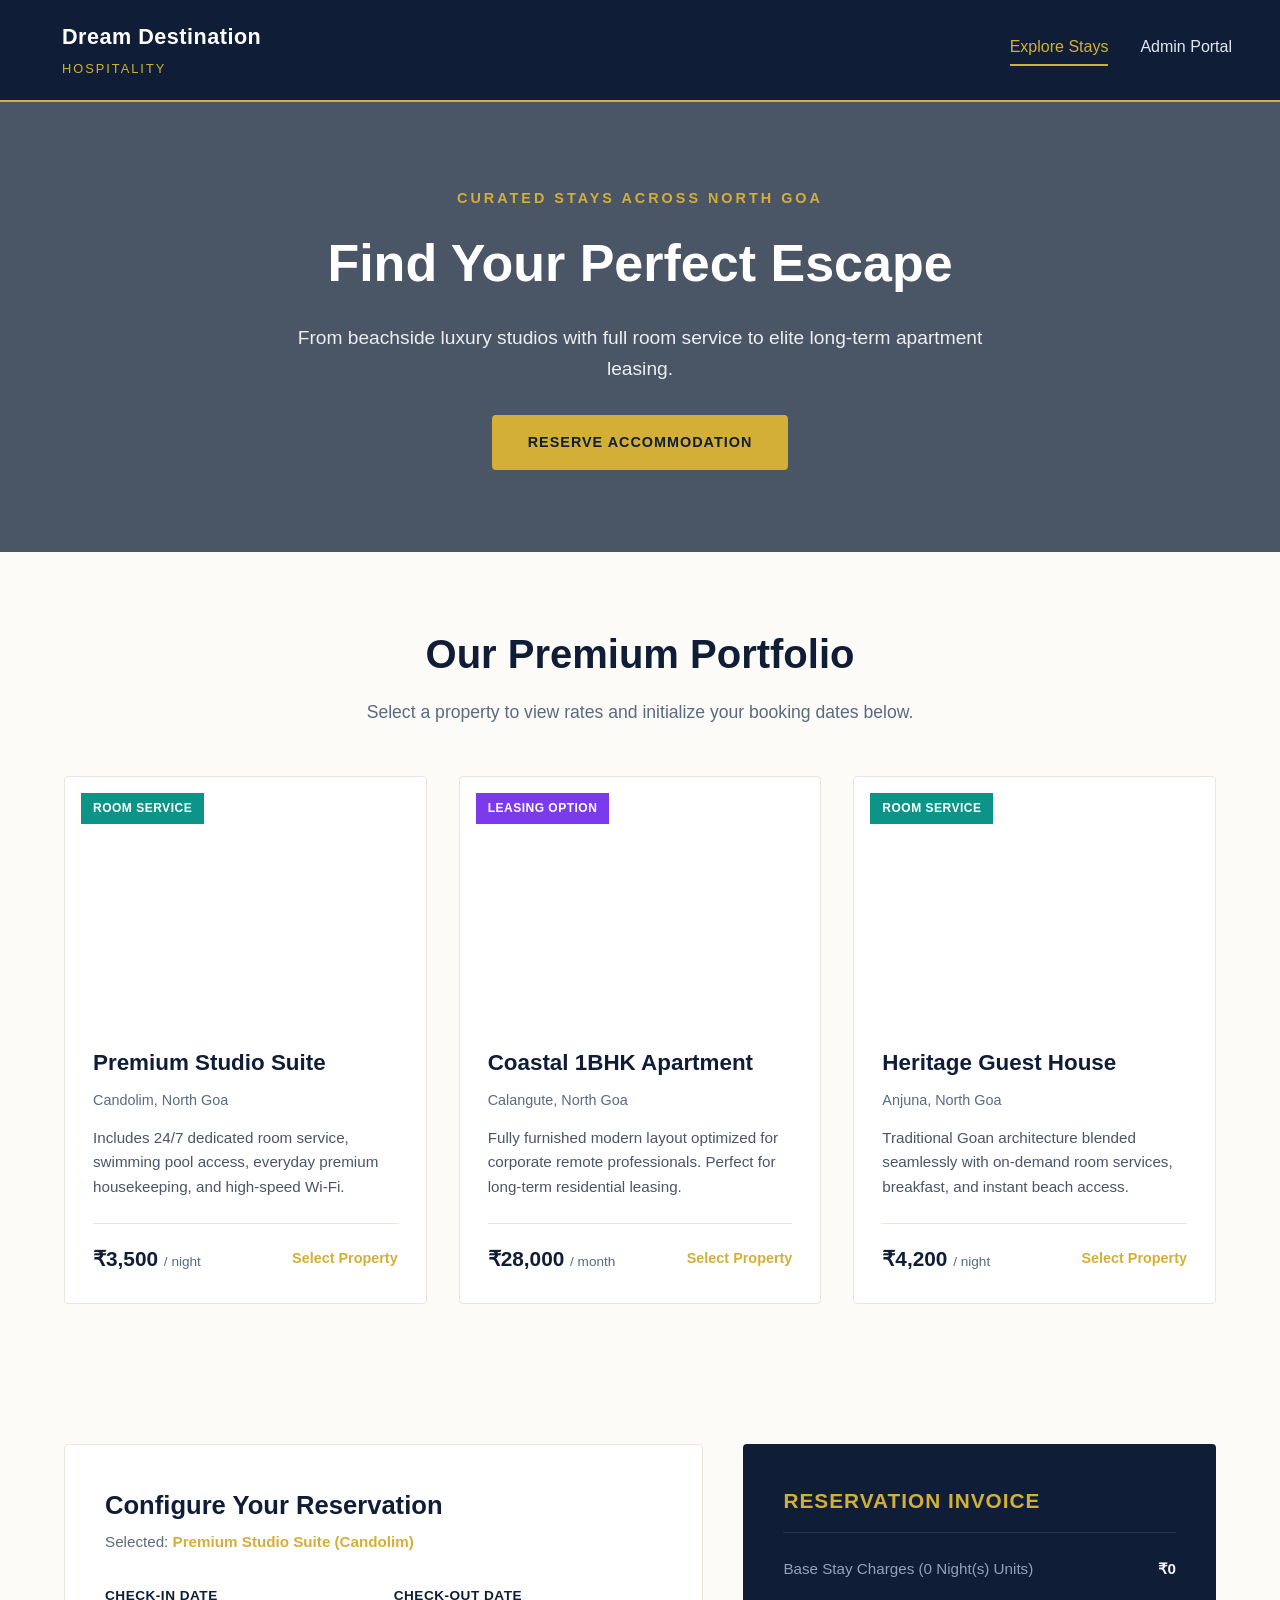
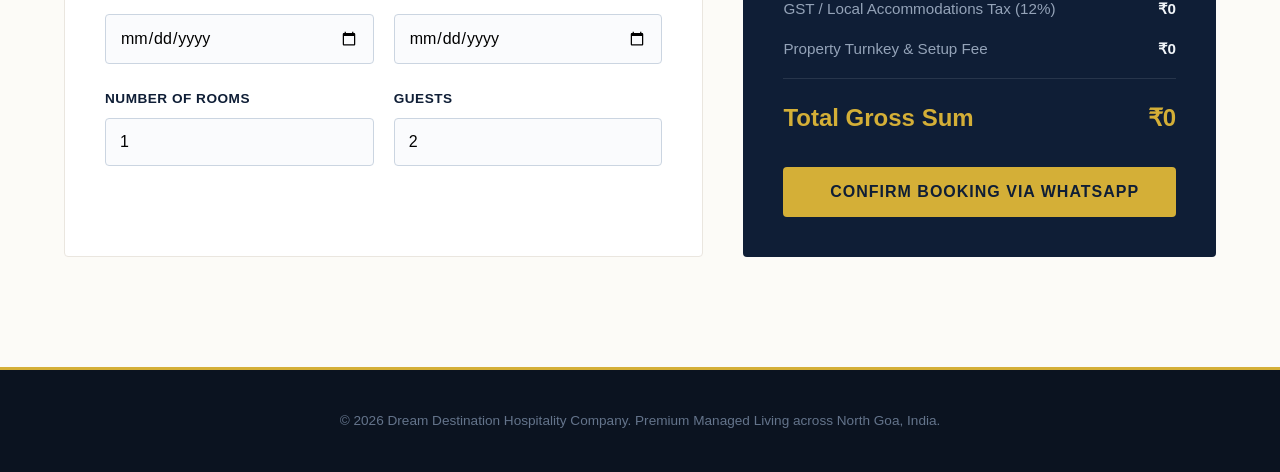
==== index.html @ eb25bb5d "Add files via upload" ====
<!DOCTYPE html>
<html lang="en">
<head>
    <meta charset="UTF-8">
    <meta name="viewport" content="width=device-width, initial-scale=1.0">
    <title>Dream Destination Hospitality | Premium North Goa Accommodation</title>
    <link rel="stylesheet" href="style.css">
    <link rel="stylesheet" href="https://cloudflare.com">
</head>
<body>

    <!-- Luxury Navigation Header -->
    <header>
        <div class="logo">
            <i class="fa-solid fa-hotel"></i>
            <div>
                <h1>Dream Destination</h1>
                <span class="sub-logo">Hospitality</span>
            </div>
        </div>
        <nav>
            <a href="index.html" class="active">Explore Stays</a>
            <a href="admin.html"><i class="fa-solid fa-user-shield"></i> Admin Portal</a>
        </nav>
    </header>

    <!-- Premium Hero Section -->
    <section class="hero">
        <div class="hero-overlay"></div>
        <div class="hero-content">
            <span class="hero-tagline">Curated Stays across North Goa</span>
            <h2>Find Your Perfect Escape</h2>
            <p>From beachside luxury studios with full room service to elite long-term apartment leasing.</p>
            <a href="#booking-section" class="btn-primary">Reserve Accommodation</a>
        </div>
    </section>

    <main class="container">
        
        <!-- Live Property Catalog List -->
        <section id="properties-section" class="section">
            <div class="section-header">
                <h2>Our Premium Portfolio</h2>
                <p>Select a property to view rates and initialize your booking dates below.</p>
            </div>

            <div class="property-showcase-grid">
                <!-- Property Card 1 -->
                <div class="showcase-card" onclick="selectProperty('Premium Studio Suite (Candolim)', 3500, 'short')">
                    <div class="card-img" style="background-image: url('https://unsplash.com');">
                        <span class="card-badge service">Room Service</span>
                    </div>
                    <div class="card-details">
                        <h3>Premium Studio Suite</h3>
                        <p class="loc"><i class="fa-solid fa-location-dot"></i> Candolim, North Goa</p>
                        <p class="desc">Includes 24/7 dedicated room service, swimming pool access, everyday premium housekeeping, and high-speed Wi-Fi.</p>
                        <div class="card-pricing">
                            <span class="amt">₹3,500 <small>/ night</small></span>
                            <span class="select-action">Select Property <i class="fa-solid fa-arrow-right"></i></span>
                        </div>
                    </div>
                </div>

                <!-- Property Card 2 -->
                <div class="showcase-card" onclick="selectProperty('Coastal 1BHK Apartment (Calangute)', 28000, 'long')">
                    <div class="card-img" style="background-image: url('https://unsplash.com');">
                        <span class="card-badge lease">Leasing Option</span>
                    </div>
                    <div class="card-details">
                        <h3>Coastal 1BHK Apartment</h3>
                        <p class="loc"><i class="fa-solid fa-location-dot"></i> Calangute, North Goa</p>
                        <p class="desc">Fully furnished modern layout optimized for corporate remote professionals. Perfect for long-term residential leasing.</p>
                        <div class="card-pricing">
                            <span class="amt">₹28,000 <small>/ month</small></span>
                            <span class="select-action">Select Property <i class="fa-solid fa-arrow-right"></i></span>
                        </div>
                    </div>
                </div>

                <!-- Property Card 3 -->
                <div class="showcase-card" onclick="selectProperty('Heritage Guest House (Anjuna)', 4200, 'short')">
                    <div class="card-img" style="background-image: url('https://unsplash.com');">
                        <span class="card-badge service">Room Service</span>
                    </div>
                    <div class="card-details">
                        <h3>Heritage Guest House</h3>
                        <p class="loc"><i class="fa-solid fa-location-dot"></i> Anjuna, North Goa</p>
                        <p class="desc">Traditional Goan architecture blended seamlessly with on-demand room services, breakfast, and instant beach access.</p>
                        <div class="card-pricing">
                            <span class="amt">₹4,200 <small>/ night</small></span>
                            <span class="select-action">Select Property <i class="fa-solid fa-arrow-right"></i></span>
                        </div>
                    </div>
                </div>
            </div>
        </section>

        <!-- Full Calendar Booking Engine -->
        <section id="booking-section" class="section">
            <div class="booking-container-layout">
                <!-- Inputs and Dates -->
                <div class="booking-form-box">
                    <h3>Configure Your Reservation</h3>
                    <p class="selected-property-indicator">Selected: <strong id="activePropertyName">Premium Studio Suite (Candolim)</strong></p>
                    
                    <div class="calendar-inputs-row">
                        <div class="form-group">
                            <label for="checkInDate"><i class="fa-solid fa-calendar-plus"></i> Check-In Date</label>
                            <input type="date" id="checkInDate">
                        </div>
                        <div class="form-group">
                            <label for="checkOutDate"><i class="fa-solid fa-calendar-minus"></i> Check-Out Date</label>
                            <input type="date" id="checkOutDate">
                        </div>
                    </div>

                    <div class="calendar-inputs-row">
                        <div class="form-group">
                            <label for="roomsCount"><i class="fa-solid fa-door-open"></i> Number of Rooms</label>
                            <input type="number" id="roomsCount" value="1" min="1" max="10">
                        </div>
                        <div class="form-group">
                            <label for="guestsCount"><i class="fa-solid fa-users"></i> Guests</label>
                            <input type="number" id="guestsCount" value="2" min="1">
                        </div>
                    </div>
                </div>

                <!-- Direct Itemized Receipt -->
                <div class="booking-receipt-box">
                    <h4>Reservation Invoice</h4>
                    <div class="receipt-list">
                        <div class="receipt-item">
                            <span>Base Stay Charges (<span id="calculatedDays">0</span> Units)</span>
                            <strong id="receiptBase">₹0</strong>
                        </div>
                        <div class="receipt-item">
                            <span>GST / Local Accommodations Tax (12%)</span>
                            <strong id="receiptTax">₹0</strong>
                        </div>
                        <div class="receipt-item">
                            <span>Property Turnkey & Setup Fee</span>
                            <strong id="receiptService">₹0</strong>
                        </div>
                        <div class="receipt-total-row">
                            <span>Total Gross Sum</span>
                            <strong id="receiptTotal">₹0</strong>
                        </div>
                    </div>
                    <button class="btn-whatsapp-booking" onclick="sendWhatsAppBookingData()">
                        <i class="fa-brands fa-whatsapp"></i> Confirm Booking via WhatsApp
                    </button>
                </div>
            </div>
        </section>

    </main>

    <footer>
        <p>&copy; 2026 Dream Destination Hospitality Company. Premium Managed Living across North Goa, India.</p>
    </footer>

    <script src="script.js"></script>
</body>
</html>
---- style.css ----
/* --- High-End Hospitality Branding variables --- */
:root {
    --luxury-sapphire: #0F1E36;   /* Deep Blue base styling */
    --champagne-gold: #D4AF37;   /* Classic Gold accents */
    --champagne-hover: #AA8413;
    --ivory-white: #FCFBF7;       /* Off white high-end ambient glow */
    --text-primary: #1C2430;
    --text-muted: #5A6A80;
    --card-surface: #FFFFFF;
    --border-soft: #EAE6DF;
}

* {
    margin: 0;
    padding: 0;
    box-sizing: border-box;
    font-family: 'Playfair Display', -apple-system, BlinkMacSystemFont, "Segoe UI", Roboto, sans-serif;
}

body {
    background-color: var(--ivory-white);
    color: var(--text-primary);
    line-height: 1.6;
}

.container {
    max-width: 1200px;
    margin: 0 auto;
    padding: 0 24px;
}

.section {
    padding: 70px 0 30px;
}

.section-header {
    text-align: center;
    margin-bottom: 50px;
}

.section-header h2 {
    font-size: 2.5rem;
    color: var(--luxury-sapphire);
    font-weight: 700;
    margin-bottom: 12px;
}

.section-header p {
    color: var(--text-muted);
    font-size: 1.1rem;
}

/* --- Premium Navigation --- */
header {
    background-color: var(--luxury-sapphire);
    color: white;
    display: flex;
    justify-content: space-between;
    align-items: center;
    padding: 20px 48px;
    position: sticky;
    top: 0; z-index: 1000;
    border-bottom: 2px solid var(--champagne-gold);
}

header .logo {
    display: flex;
    align-items: center;
    gap: 14px;
}

header .logo i {
    font-size: 2rem;
    color: var(--champagne-gold);
}

header .logo h1 {
    font-size: 1.35rem;
    font-weight: 700;
    letter-spacing: 0.5px;
    margin: 0;
}

header .logo .sub-logo {
    font-size: 0.8rem;
    text-transform: uppercase;
    color: var(--champagne-gold);
    letter-spacing: 2px;
}

header nav { display: flex; gap: 32px; }
header nav a {
    color: #E2E8F0; text-decoration: none; font-weight: 500; font-size: 1rem;
    padding-bottom: 4px; transition: all 0.2s ease;
}
header nav a:hover, header nav a.active {
    color: var(--champagne-gold);
    border-bottom: 2px solid var(--champagne-gold);
}

/* --- Luxury Showcase Banner --- */
.hero {
    position: relative;
    height: 50vh;
    background: url('https://unsplash.com') center center/cover no-repeat;
    display: flex; align-items: center; justify-content: center; text-align: center; color: white;
}
.hero-overlay {
    position: absolute; top: 0; left: 0; width: 100%; height: 100%; background: rgba(15, 30, 54, 0.75);
}
.hero-content { position: relative; z-index: 2; max-width: 800px; padding: 0 24px; }
.hero-tagline { color: var(--champagne-gold); font-size: 0.9rem; text-transform: uppercase; letter-spacing: 3px; font-weight: 700; }
.hero h2 { font-size: 3.25rem; margin: 12px 0 18px; font-weight: 700; }
.hero p { font-size: 1.2rem; opacity: 0.9; margin-bottom: 30px; }

.btn-primary {
    display: inline-block; background-color: var(--champagne-gold); color: var(--luxury-sapphire);
    padding: 16px 36px; font-weight: 700; text-decoration: none; text-transform: uppercase;
    font-size: 0.9rem; letter-spacing: 1px; border-radius: 4px; transition: all 0.2s ease;
}
.btn-primary:hover { background-color: var(--champagne-hover); transform: translateY(-1px); }

/* --- Property Portfolio Cards --- */
.property-showcase-grid {
    display: grid; grid-template-columns: repeat(auto-fit, minmax(340px, 1fr)); gap: 32px;
}
.showcase-card {
    background-color: var(--card-surface); border-radius: 4px; overflow: hidden;
    border: 1px solid var(--border-soft); cursor: pointer; transition: all 0.3s ease;
}
.showcase-card:hover {
    transform: translateY(-4px); box-shadow: 0 16px 30px rgba(15,30,54,0.06);
    border-color: var(--champagne-gold);
}
.card-img { height: 240px; background-size: cover; background-position: center; position: relative; }
.card-badge { position: absolute; top: 16px; left: 16px; color: white; font-size: 0.75rem; font-weight: 700; padding: 6px 12px; text-transform: uppercase; letter-spacing: 0.5px; }
.card-badge.service { background-color: #0d9488; }
.card-badge.lease { background-color: #7c3aed; }

.card-details { padding: 28px; }
.card-details h3 { font-size: 1.4rem; color: var(--luxury-sapphire); margin-bottom: 8px; }
.card-details .loc { color: var(--text-muted); font-size: 0.9rem; margin-bottom: 14px; }
.card-details .desc { color: #4A5568; font-size: 0.95rem; margin-bottom: 24px; min-height: 72px; }
.card-pricing { display: flex; justify-content: space-between; align-items: center; border-top: 1px solid var(--border-soft); padding-top: 18px; }
.card-pricing .amt { font-size: 1.3rem; font-weight: 700; color: var(--luxury-sapphire); }
.card-pricing .amt small { font-weight: 400; font-size: 0.85rem; color: var(--text-muted); }
.card-pricing .select-action { font-size: 0.9rem; font-weight: 700; color: var(--champagne-gold); }

/* --- Full Calendar Booking Engine Layout --- */
.booking-container-layout {
    display: grid; grid-template-columns: 1.15fr 0.85fr; gap: 40px; margin-top: 40px;
}
@media (max-width: 900px) { .booking-container-layout { grid-template-columns: 1fr; } }

.booking-form-box { background-color: var(--card-surface); padding: 40px; border-radius: 4px; border: 1px solid var(--border-soft); }
.booking-form-box h3 { font-size: 1.6rem; color: var(--luxury-sapphire); margin-bottom: 4px; }
.selected-property-indicator { color: var(--text-muted); font-size: 0.95rem; margin-bottom: 30px; }
.selected-property-indicator strong { color: var(--champagne-gold); }

.calendar-inputs-row { display: grid; grid-template-columns: 1fr 1fr; gap: 20px; }
.form-group { margin-bottom: 24px; }
.form-group label { display: block; font-weight: 700; font-size: 0.85rem; text-transform: uppercase; color: var(--luxury-sapphire); margin-bottom: 8px; letter-spacing: 0.5px; }
.form-group input { width: 100%; padding: 14px; border: 1px solid #CBD5E1; border-radius: 4px; font-size: 1rem; outline: none; background-color: #FAFBFD; transition: all 0.2s; }
.form-group input:focus { border-color: var(--champagne-gold); box-shadow: 0 0 0 3px rgba(212,175,55,0.1); }

.booking-receipt-box { background-color: var(--luxury-sapphire); color: white; padding: 40px; border-radius: 4px; display: flex; flex-direction: column; justify-content: space-between; }
.booking-receipt-box h4 { font-size: 1.3rem; border-bottom: 1px solid rgba(255,255,255,0.1); padding-bottom: 14px; margin-bottom: 24px; text-transform: uppercase; letter-spacing: 1px; color: var(--champagne-gold); }
.receipt-item { display: flex; justify-content: space-between; margin-bottom: 16px; color: #94A3B8; font-size: 0.95rem; }
.receipt-item strong { color: #F1F5F9; }
.receipt-total-row { display: flex; justify-content: space-between; border-top: 1px solid rgba(255,255,255,0.1); padding-top: 20px; margin-top: 10px; font-size: 1.5rem; font-weight: 700; color: var(--champagne-gold); }

.btn-whatsapp-booking { width: 100%; background-color: var(--champagne-gold); color: var(--luxury-sapphire); border: none; padding: 16px; font-size: 1rem; font-weight: 700; text-transform: uppercase; letter-spacing: 1px; border-radius: 4px; cursor: pointer; margin-top: 30px; display: flex; align-items: center; justify-content: center; gap: 10px; transition: background 0.2s; }
.btn-whatsapp-booking:hover { background-color: var(--champagne-hover); }

/* --- Admin Console Layout Styles --- */
.admin-dashboard-hero { display: flex; justify-content: space-between; align-items: center; border-bottom: 1px solid var(--border-soft); padding-bottom: 28px; margin-bottom: 40px; }
@media (max-width: 768px) { .admin-dashboard-hero { flex-direction: column; align-items: flex-start; gap: 20px; } }
.admin-dashboard-hero h2 { color: var(--luxury-sapphire); font-size: 2rem; margin-bottom: 6px; }
.admin-dashboard-hero p { color: var(--text-muted); }

.admin-metrics-wrapper { display: flex; gap: 20px; }
.metric-block { background-color: var(--card-surface); border: 1px solid var(--border-soft); padding: 14px 24px; border-radius: 4px; text-align: center; }
.metric-block span { display: block; font-size: 0.8rem; text-transform: uppercase; color: var(--text-muted); margin-bottom: 4px; }
.metric-block strong { font-size: 1.6rem; color: var(--luxury-sapphire); }
.metric-block.critical strong { color: #DC2626; }

.table-card-container { background-color: var(--card-surface); border: 1px solid var(--border-soft); border-radius: 4px; overflow-x: auto; }
.luxury-admin-table { width: 100%; border-collapse: collapse; text-align: left; }
.luxury-admin-table th, .luxury-admin-table td { padding: 18px 24px; border-bottom: 1px solid var(--border-soft); font-size: 0.95rem; }
.luxury-admin-table th { background-color: #F8FAFC; color: var(--luxury-sapphire); font-weight: 700; text-transform: uppercase; font-size: 0.8rem; letter-spacing: 0.5px; }

.live-status { display: inline-flex; align-items: center; gap: 6px; font-weight: 700; }
.live-status.pending { color: #D97706; }
.live-status.completed { color: #16A34A; }

.action-btn-success, .action-btn-danger { padding: 8px 16px; border: none; border-radius: 4px; font-weight: 700; font-size: 0.85rem; cursor: pointer; color: white; }
.action-btn-success { background-color: var(--luxury-sapphire); }
.action-btn-success:hover { background-color: #1e3a66; }
.action-btn-danger { background-color: #EF4444; }
.action-btn-danger:hover { background-color: #DC2626; }

footer { background-color: #0B1320; color: #64748B; text-align: center; padding: 40px 24px; margin-top: 80px; font-size: 0.85rem; border-top: 3px solid var(--champagne-gold); }
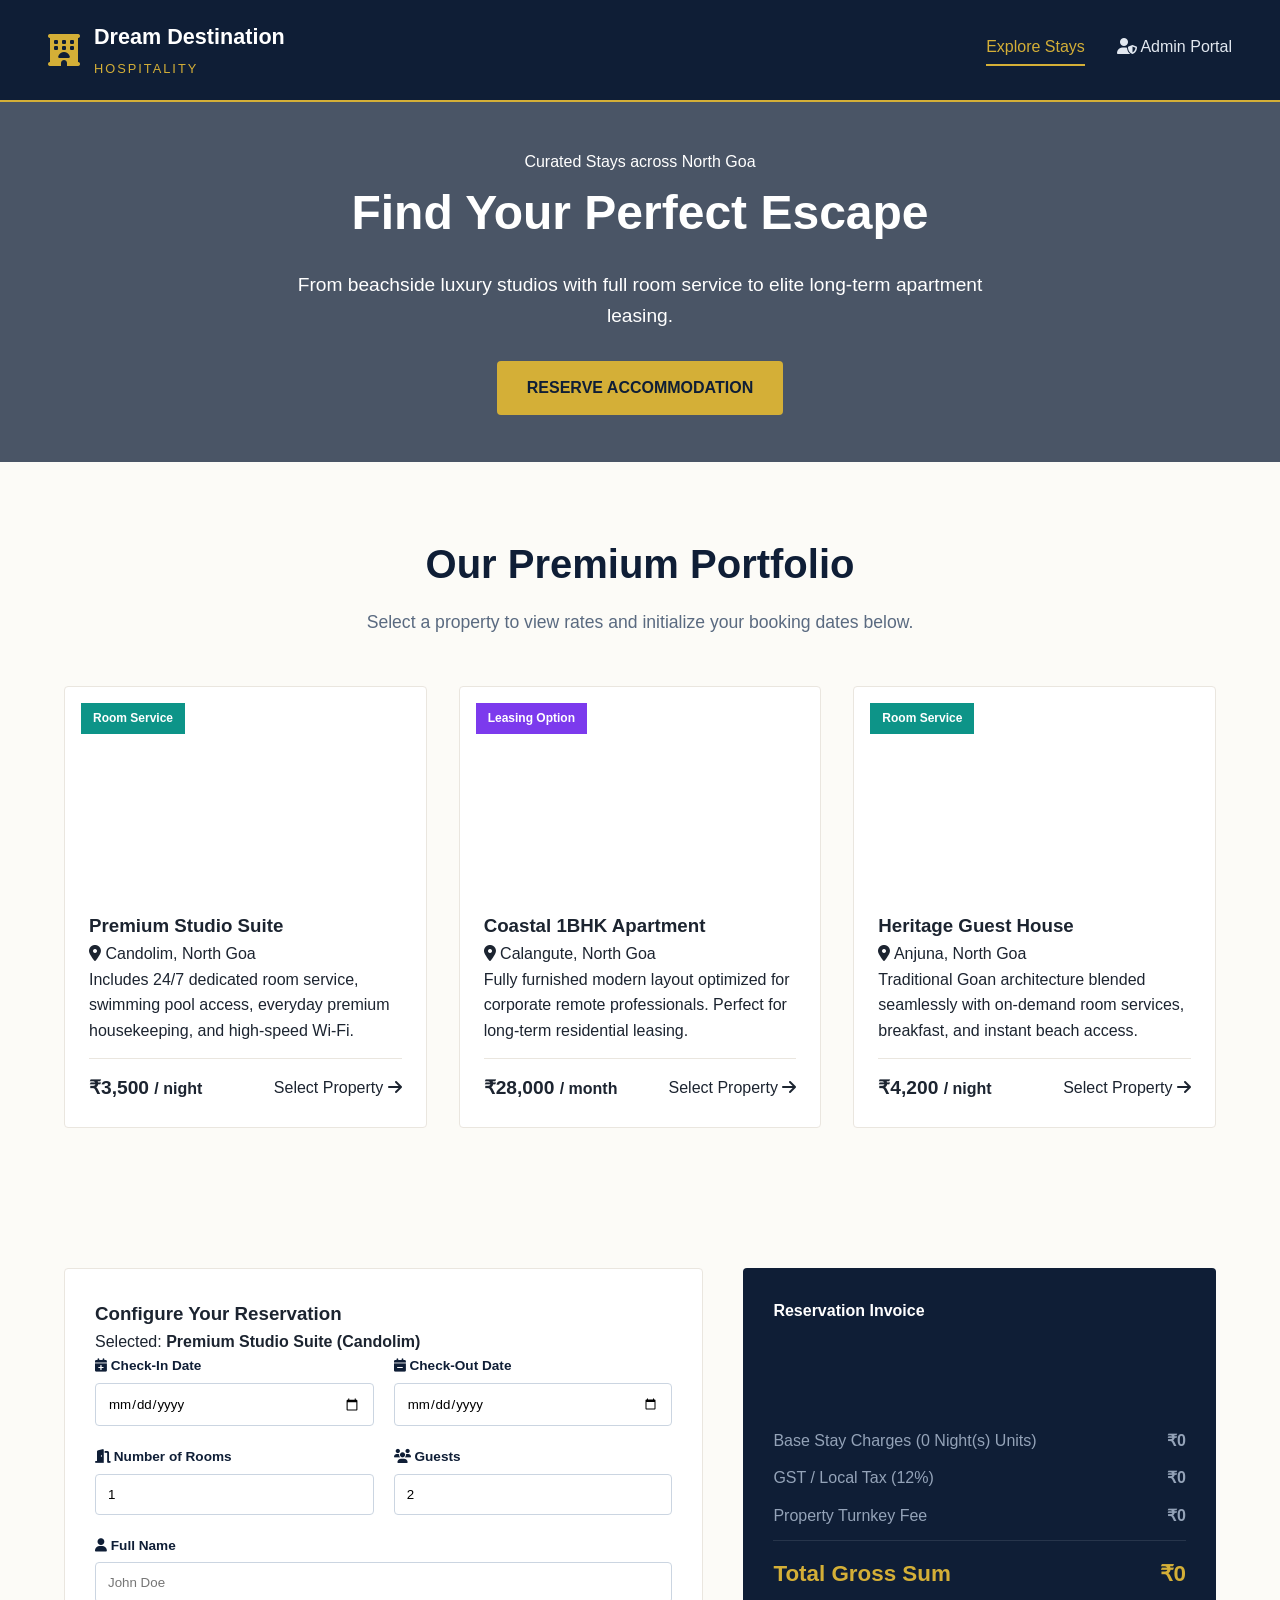
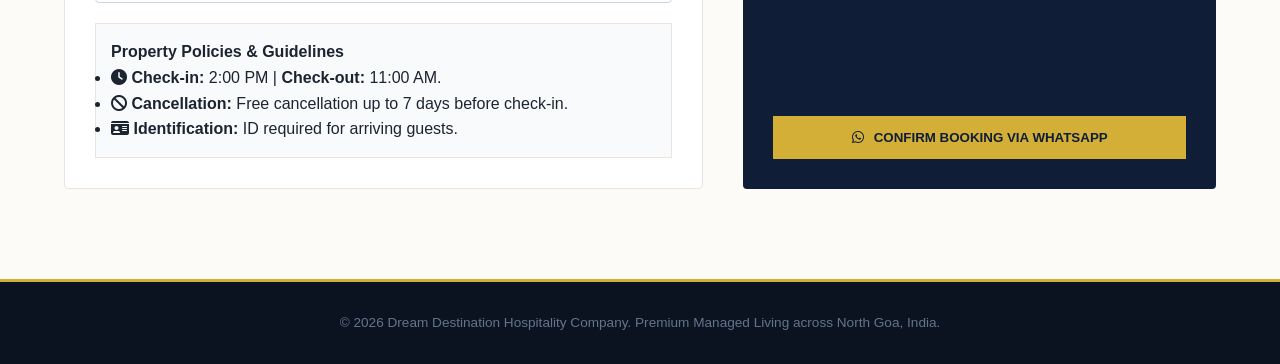
==== commit d3d92b09: "Add files via upload" ====
--- a/index.html
+++ b/index.html
@@ -1,165 +1,167 @@
-<!DOCTYPE html>
-<html lang="en">
-<head>
-    <meta charset="UTF-8">
-    <meta name="viewport" content="width=device-width, initial-scale=1.0">
-    <title>Dream Destination Hospitality | Premium North Goa Accommodation</title>
-    <link rel="stylesheet" href="style.css">
-    <link rel="stylesheet" href="https://cloudflare.com">
-</head>
-<body>
-
-    <!-- Luxury Navigation Header -->
-    <header>
-        <div class="logo">
-            <i class="fa-solid fa-hotel"></i>
-            <div>
-                <h1>Dream Destination</h1>
-                <span class="sub-logo">Hospitality</span>
-            </div>
-        </div>
-        <nav>
-            <a href="index.html" class="active">Explore Stays</a>
-            <a href="admin.html"><i class="fa-solid fa-user-shield"></i> Admin Portal</a>
-        </nav>
-    </header>
-
-    <!-- Premium Hero Section -->
-    <section class="hero">
-        <div class="hero-overlay"></div>
-        <div class="hero-content">
-            <span class="hero-tagline">Curated Stays across North Goa</span>
-            <h2>Find Your Perfect Escape</h2>
-            <p>From beachside luxury studios with full room service to elite long-term apartment leasing.</p>
-            <a href="#booking-section" class="btn-primary">Reserve Accommodation</a>
-        </div>
-    </section>
-
-    <main class="container">
-        
-        <!-- Live Property Catalog List -->
-        <section id="properties-section" class="section">
-            <div class="section-header">
-                <h2>Our Premium Portfolio</h2>
-                <p>Select a property to view rates and initialize your booking dates below.</p>
-            </div>
-
-            <div class="property-showcase-grid">
-                <!-- Property Card 1 -->
-                <div class="showcase-card" onclick="selectProperty('Premium Studio Suite (Candolim)', 3500, 'short')">
-                    <div class="card-img" style="background-image: url('https://unsplash.com');">
-                        <span class="card-badge service">Room Service</span>
-                    </div>
-                    <div class="card-details">
-                        <h3>Premium Studio Suite</h3>
-                        <p class="loc"><i class="fa-solid fa-location-dot"></i> Candolim, North Goa</p>
-                        <p class="desc">Includes 24/7 dedicated room service, swimming pool access, everyday premium housekeeping, and high-speed Wi-Fi.</p>
-                        <div class="card-pricing">
-                            <span class="amt">₹3,500 <small>/ night</small></span>
-                            <span class="select-action">Select Property <i class="fa-solid fa-arrow-right"></i></span>
-                        </div>
-                    </div>
-                </div>
-
-                <!-- Property Card 2 -->
-                <div class="showcase-card" onclick="selectProperty('Coastal 1BHK Apartment (Calangute)', 28000, 'long')">
-                    <div class="card-img" style="background-image: url('https://unsplash.com');">
-                        <span class="card-badge lease">Leasing Option</span>
-                    </div>
-                    <div class="card-details">
-                        <h3>Coastal 1BHK Apartment</h3>
-                        <p class="loc"><i class="fa-solid fa-location-dot"></i> Calangute, North Goa</p>
-                        <p class="desc">Fully furnished modern layout optimized for corporate remote professionals. Perfect for long-term residential leasing.</p>
-                        <div class="card-pricing">
-                            <span class="amt">₹28,000 <small>/ month</small></span>
-                            <span class="select-action">Select Property <i class="fa-solid fa-arrow-right"></i></span>
-                        </div>
-                    </div>
-                </div>
-
-                <!-- Property Card 3 -->
-                <div class="showcase-card" onclick="selectProperty('Heritage Guest House (Anjuna)', 4200, 'short')">
-                    <div class="card-img" style="background-image: url('https://unsplash.com');">
-                        <span class="card-badge service">Room Service</span>
-                    </div>
-                    <div class="card-details">
-                        <h3>Heritage Guest House</h3>
-                        <p class="loc"><i class="fa-solid fa-location-dot"></i> Anjuna, North Goa</p>
-                        <p class="desc">Traditional Goan architecture blended seamlessly with on-demand room services, breakfast, and instant beach access.</p>
-                        <div class="card-pricing">
-                            <span class="amt">₹4,200 <small>/ night</small></span>
-                            <span class="select-action">Select Property <i class="fa-solid fa-arrow-right"></i></span>
-                        </div>
-                    </div>
-                </div>
-            </div>
-        </section>
-
-        <!-- Full Calendar Booking Engine -->
-        <section id="booking-section" class="section">
-            <div class="booking-container-layout">
-                <!-- Inputs and Dates -->
-                <div class="booking-form-box">
-                    <h3>Configure Your Reservation</h3>
-                    <p class="selected-property-indicator">Selected: <strong id="activePropertyName">Premium Studio Suite (Candolim)</strong></p>
-                    
-                    <div class="calendar-inputs-row">
-                        <div class="form-group">
-                            <label for="checkInDate"><i class="fa-solid fa-calendar-plus"></i> Check-In Date</label>
-                            <input type="date" id="checkInDate">
-                        </div>
-                        <div class="form-group">
-                            <label for="checkOutDate"><i class="fa-solid fa-calendar-minus"></i> Check-Out Date</label>
-                            <input type="date" id="checkOutDate">
-                        </div>
-                    </div>
-
-                    <div class="calendar-inputs-row">
-                        <div class="form-group">
-                            <label for="roomsCount"><i class="fa-solid fa-door-open"></i> Number of Rooms</label>
-                            <input type="number" id="roomsCount" value="1" min="1" max="10">
-                        </div>
-                        <div class="form-group">
-                            <label for="guestsCount"><i class="fa-solid fa-users"></i> Guests</label>
-                            <input type="number" id="guestsCount" value="2" min="1">
-                        </div>
-                    </div>
-                </div>
-
-                <!-- Direct Itemized Receipt -->
-                <div class="booking-receipt-box">
-                    <h4>Reservation Invoice</h4>
-                    <div class="receipt-list">
-                        <div class="receipt-item">
-                            <span>Base Stay Charges (<span id="calculatedDays">0</span> Units)</span>
-                            <strong id="receiptBase">₹0</strong>
-                        </div>
-                        <div class="receipt-item">
-                            <span>GST / Local Accommodations Tax (12%)</span>
-                            <strong id="receiptTax">₹0</strong>
-                        </div>
-                        <div class="receipt-item">
-                            <span>Property Turnkey & Setup Fee</span>
-                            <strong id="receiptService">₹0</strong>
-                        </div>
-                        <div class="receipt-total-row">
-                            <span>Total Gross Sum</span>
-                            <strong id="receiptTotal">₹0</strong>
-                        </div>
-                    </div>
-                    <button class="btn-whatsapp-booking" onclick="sendWhatsAppBookingData()">
-                        <i class="fa-brands fa-whatsapp"></i> Confirm Booking via WhatsApp
-                    </button>
-                </div>
-            </div>
-        </section>
-
-    </main>
-
-    <footer>
-        <p>&copy; 2026 Dream Destination Hospitality Company. Premium Managed Living across North Goa, India.</p>
-    </footer>
-
-    <script src="script.js"></script>
-</body>
-</html>
+<!DOCTYPE html>
+<html lang="en">
+<head>
+    <meta charset="UTF-8">
+    <meta name="viewport" content="width=device-width, initial-scale=1.0">
+    <title>Dream Destination Hospitality | Premium North Goa Accommodation</title>
+    <link rel="stylesheet" href="style.css">
+    <link rel="stylesheet" href="https://cdnjs.cloudflare.com/ajax/libs/font-awesome/6.4.0/css/all.min.css">
+</head>
+<body>
+    <header>
+        <div class="logo">
+            <i class="fa-solid fa-hotel"></i>
+            <div>
+                <h1>Dream Destination</h1>
+                <span class="sub-logo">Hospitality</span>
+            </div>
+        </div>
+        <nav>
+            <a href="index.html" class="active">Explore Stays</a>
+            <a href="admin.html"><i class="fa-solid fa-user-shield"></i> Admin Portal</a>
+        </nav>
+    </header>
+
+    <section class="hero">
+        <div class="hero-overlay"></div>
+        <div class="hero-content">
+            <span class="hero-tagline">Curated Stays across North Goa</span>
+            <h2>Find Your Perfect Escape</h2>
+            <p>From beachside luxury studios with full room service to elite long-term apartment leasing.</p>
+            <a href="#properties-section" class="btn-primary">Reserve Accommodation</a>
+        </div>
+    </section>
+
+    <main class="container">
+        <section id="properties-section" class="section">
+            <div class="section-header">
+                <h2>Our Premium Portfolio</h2>
+                <p>Select a property to view rates and initialize your booking dates below.</p>
+            </div>
+
+            <div class="property-showcase-grid">
+                <div class="showcase-card" onclick="selectProperty('Premium Studio Suite (Candolim)', 3500, 'short')">
+                    <div class="card-img" style="background-image: url('https://images.unsplash.com/photo-1566073771259-6a8506099945?auto=format&fit=crop&w=600&q=80');">
+                        <span class="card-badge service">Room Service</span>
+                    </div>
+                    <div class="card-details">
+                        <h3>Premium Studio Suite</h3>
+                        <p class="loc"><i class="fa-solid fa-location-dot"></i> Candolim, North Goa</p>
+                        <p class="desc">Includes 24/7 dedicated room service, swimming pool access, everyday premium housekeeping, and high-speed Wi-Fi.</p>
+                        <div class="card-pricing">
+                            <span class="amt">₹3,500 <small>/ night</small></span>
+                            <span class="select-action">Select Property <i class="fa-solid fa-arrow-right"></i></span>
+                        </div>
+                    </div>
+                </div>
+
+                <div class="showcase-card" onclick="selectProperty('Coastal 1BHK Apartment (Calangute)', 28000, 'long')">
+                    <div class="card-img" style="background-image: url('https://images.unsplash.com/photo-1522771739844-6a9f6d5f14af?auto=format&fit=crop&w=600&q=80');">
+                        <span class="card-badge lease">Leasing Option</span>
+                    </div>
+                    <div class="card-details">
+                        <h3>Coastal 1BHK Apartment</h3>
+                        <p class="loc"><i class="fa-solid fa-location-dot"></i> Calangute, North Goa</p>
+                        <p class="desc">Fully furnished modern layout optimized for corporate remote professionals. Perfect for long-term residential leasing.</p>
+                        <div class="card-pricing">
+                            <span class="amt">₹28,000 <small>/ month</small></span>
+                            <span class="select-action">Select Property <i class="fa-solid fa-arrow-right"></i></span>
+                        </div>
+                    </div>
+                </div>
+
+                <div class="showcase-card" onclick="selectProperty('Heritage Guest House (Anjuna)', 4200, 'short')">
+                    <div class="card-img" style="background-image: url('https://images.unsplash.com/photo-1540555700478-4be289fbecef?auto=format&fit=crop&w=600&q=80');">
+                        <span class="card-badge service">Room Service</span>
+                    </div>
+                    <div class="card-details">
+                        <h3>Heritage Guest House</h3>
+                        <p class="loc"><i class="fa-solid fa-location-dot"></i> Anjuna, North Goa</p>
+                        <p class="desc">Traditional Goan architecture blended seamlessly with on-demand room services, breakfast, and instant beach access.</p>
+                        <div class="card-pricing">
+                            <span class="amt">₹4,200 <small>/ night</small></span>
+                            <span class="select-action">Select Property <i class="fa-solid fa-arrow-right"></i></span>
+                        </div>
+                    </div>
+                </div>
+            </div>
+        </section>
+
+        <section id="booking-section" class="section">
+            <div class="booking-container-layout">
+                <div class="booking-form-box">
+                    <h3>Configure Your Reservation</h3>
+                    <p class="selected-property-indicator">Selected: <strong id="activePropertyName">Premium Studio Suite (Candolim)</strong></p>
+                    
+                    <div class="calendar-inputs-row">
+                        <div class="form-group">
+                            <label for="checkInDate"><i class="fa-solid fa-calendar-plus"></i> Check-In Date</label>
+                            <input type="date" id="checkInDate">
+                        </div>
+                        <div class="form-group">
+                            <label for="checkOutDate"><i class="fa-solid fa-calendar-minus"></i> Check-Out Date</label>
+                            <input type="date" id="checkOutDate">
+                        </div>
+                    </div>
+
+                    <div class="calendar-inputs-row">
+                        <div class="form-group">
+                            <label for="roomsCount"><i class="fa-solid fa-door-open"></i> Number of Rooms</label>
+                            <input type="number" id="roomsCount" value="1" min="1" max="10">
+                        </div>
+                        <div class="form-group">
+                            <label for="guestsCount"><i class="fa-solid fa-users"></i> Guests</label>
+                            <input type="number" id="guestsCount" value="2" min="1">
+                        </div>
+                    </div>
+                    
+                    <div class="form-group">
+                        <label for="guestName"><i class="fa-solid fa-user"></i> Full Name</label>
+                        <input type="text" id="guestName" placeholder="John Doe">
+                    </div>
+
+                    <div class="policy-container">
+                        <h4>Property Policies & Guidelines</h4>
+                        <ul>
+                            <li><i class="fa-solid fa-clock"></i> <strong>Check-in:</strong> 2:00 PM | <strong>Check-out:</strong> 11:00 AM.</li>
+                            <li><i class="fa-solid fa-ban"></i> <strong>Cancellation:</strong> Free cancellation up to 7 days before check-in.</li>
+                            <li><i class="fa-solid fa-id-card"></i> <strong>Identification:</strong> ID required for arriving guests.</li>
+                        </ul>
+                    </div>
+                </div>
+
+                <div class="booking-receipt-box">
+                    <h4>Reservation Invoice</h4>
+                    <div class="receipt-list">
+                        <div class="receipt-item">
+                            <span>Base Stay Charges (<span id="calculatedDays">0</span> Units)</span>
+                            <strong id="receiptBase">₹0</strong>
+                        </div>
+                        <div class="receipt-item">
+                            <span>GST / Local Tax (12%)</span>
+                            <strong id="receiptTax">₹0</strong>
+                        </div>
+                        <div class="receipt-item">
+                            <span>Property Turnkey Fee</span>
+                            <strong id="receiptService">₹0</strong>
+                        </div>
+                        <div class="receipt-total-row">
+                            <span>Total Gross Sum</span>
+                            <strong id="receiptTotal">₹0</strong>
+                        </div>
+                    </div>
+                    <button class="btn-whatsapp-booking" onclick="sendWhatsAppBookingData()">
+                        <i class="fa-brands fa-whatsapp"></i> Confirm Booking via WhatsApp
+                    </button>
+                </div>
+            </div>
+        </section>
+    </main>
+
+    <footer>
+        <p>&copy; 2026 Dream Destination Hospitality Company. Premium Managed Living across North Goa, India.</p>
+    </footer>
+
+    <script src="script.js"></script>
+</body>
+</html>
--- a/style.css
+++ b/style.css
@@ -1,202 +1,82 @@
-/* --- High-End Hospitality Branding variables --- */
-:root {
-    --luxury-sapphire: #0F1E36;   /* Deep Blue base styling */
-    --champagne-gold: #D4AF37;   /* Classic Gold accents */
-    --champagne-hover: #AA8413;
-    --ivory-white: #FCFBF7;       /* Off white high-end ambient glow */
-    --text-primary: #1C2430;
-    --text-muted: #5A6A80;
-    --card-surface: #FFFFFF;
-    --border-soft: #EAE6DF;
-}
-
-* {
-    margin: 0;
-    padding: 0;
-    box-sizing: border-box;
-    font-family: 'Playfair Display', -apple-system, BlinkMacSystemFont, "Segoe UI", Roboto, sans-serif;
-}
-
-body {
-    background-color: var(--ivory-white);
-    color: var(--text-primary);
-    line-height: 1.6;
-}
-
-.container {
-    max-width: 1200px;
-    margin: 0 auto;
-    padding: 0 24px;
-}
-
-.section {
-    padding: 70px 0 30px;
-}
-
-.section-header {
-    text-align: center;
-    margin-bottom: 50px;
-}
-
-.section-header h2 {
-    font-size: 2.5rem;
-    color: var(--luxury-sapphire);
-    font-weight: 700;
-    margin-bottom: 12px;
-}
-
-.section-header p {
-    color: var(--text-muted);
-    font-size: 1.1rem;
-}
-
-/* --- Premium Navigation --- */
-header {
-    background-color: var(--luxury-sapphire);
-    color: white;
-    display: flex;
-    justify-content: space-between;
-    align-items: center;
-    padding: 20px 48px;
-    position: sticky;
-    top: 0; z-index: 1000;
-    border-bottom: 2px solid var(--champagne-gold);
-}
-
-header .logo {
-    display: flex;
-    align-items: center;
-    gap: 14px;
-}
-
-header .logo i {
-    font-size: 2rem;
-    color: var(--champagne-gold);
-}
-
-header .logo h1 {
-    font-size: 1.35rem;
-    font-weight: 700;
-    letter-spacing: 0.5px;
-    margin: 0;
-}
-
-header .logo .sub-logo {
-    font-size: 0.8rem;
-    text-transform: uppercase;
-    color: var(--champagne-gold);
-    letter-spacing: 2px;
-}
-
-header nav { display: flex; gap: 32px; }
-header nav a {
-    color: #E2E8F0; text-decoration: none; font-weight: 500; font-size: 1rem;
-    padding-bottom: 4px; transition: all 0.2s ease;
-}
-header nav a:hover, header nav a.active {
-    color: var(--champagne-gold);
-    border-bottom: 2px solid var(--champagne-gold);
-}
-
-/* --- Luxury Showcase Banner --- */
-.hero {
-    position: relative;
-    height: 50vh;
-    background: url('https://unsplash.com') center center/cover no-repeat;
-    display: flex; align-items: center; justify-content: center; text-align: center; color: white;
-}
-.hero-overlay {
-    position: absolute; top: 0; left: 0; width: 100%; height: 100%; background: rgba(15, 30, 54, 0.75);
-}
-.hero-content { position: relative; z-index: 2; max-width: 800px; padding: 0 24px; }
-.hero-tagline { color: var(--champagne-gold); font-size: 0.9rem; text-transform: uppercase; letter-spacing: 3px; font-weight: 700; }
-.hero h2 { font-size: 3.25rem; margin: 12px 0 18px; font-weight: 700; }
-.hero p { font-size: 1.2rem; opacity: 0.9; margin-bottom: 30px; }
-
-.btn-primary {
-    display: inline-block; background-color: var(--champagne-gold); color: var(--luxury-sapphire);
-    padding: 16px 36px; font-weight: 700; text-decoration: none; text-transform: uppercase;
-    font-size: 0.9rem; letter-spacing: 1px; border-radius: 4px; transition: all 0.2s ease;
-}
-.btn-primary:hover { background-color: var(--champagne-hover); transform: translateY(-1px); }
-
-/* --- Property Portfolio Cards --- */
-.property-showcase-grid {
-    display: grid; grid-template-columns: repeat(auto-fit, minmax(340px, 1fr)); gap: 32px;
-}
-.showcase-card {
-    background-color: var(--card-surface); border-radius: 4px; overflow: hidden;
-    border: 1px solid var(--border-soft); cursor: pointer; transition: all 0.3s ease;
-}
-.showcase-card:hover {
-    transform: translateY(-4px); box-shadow: 0 16px 30px rgba(15,30,54,0.06);
-    border-color: var(--champagne-gold);
-}
-.card-img { height: 240px; background-size: cover; background-position: center; position: relative; }
-.card-badge { position: absolute; top: 16px; left: 16px; color: white; font-size: 0.75rem; font-weight: 700; padding: 6px 12px; text-transform: uppercase; letter-spacing: 0.5px; }
-.card-badge.service { background-color: #0d9488; }
-.card-badge.lease { background-color: #7c3aed; }
-
-.card-details { padding: 28px; }
-.card-details h3 { font-size: 1.4rem; color: var(--luxury-sapphire); margin-bottom: 8px; }
-.card-details .loc { color: var(--text-muted); font-size: 0.9rem; margin-bottom: 14px; }
-.card-details .desc { color: #4A5568; font-size: 0.95rem; margin-bottom: 24px; min-height: 72px; }
-.card-pricing { display: flex; justify-content: space-between; align-items: center; border-top: 1px solid var(--border-soft); padding-top: 18px; }
-.card-pricing .amt { font-size: 1.3rem; font-weight: 700; color: var(--luxury-sapphire); }
-.card-pricing .amt small { font-weight: 400; font-size: 0.85rem; color: var(--text-muted); }
-.card-pricing .select-action { font-size: 0.9rem; font-weight: 700; color: var(--champagne-gold); }
-
-/* --- Full Calendar Booking Engine Layout --- */
-.booking-container-layout {
-    display: grid; grid-template-columns: 1.15fr 0.85fr; gap: 40px; margin-top: 40px;
-}
-@media (max-width: 900px) { .booking-container-layout { grid-template-columns: 1fr; } }
-
-.booking-form-box { background-color: var(--card-surface); padding: 40px; border-radius: 4px; border: 1px solid var(--border-soft); }
-.booking-form-box h3 { font-size: 1.6rem; color: var(--luxury-sapphire); margin-bottom: 4px; }
-.selected-property-indicator { color: var(--text-muted); font-size: 0.95rem; margin-bottom: 30px; }
-.selected-property-indicator strong { color: var(--champagne-gold); }
-
-.calendar-inputs-row { display: grid; grid-template-columns: 1fr 1fr; gap: 20px; }
-.form-group { margin-bottom: 24px; }
-.form-group label { display: block; font-weight: 700; font-size: 0.85rem; text-transform: uppercase; color: var(--luxury-sapphire); margin-bottom: 8px; letter-spacing: 0.5px; }
-.form-group input { width: 100%; padding: 14px; border: 1px solid #CBD5E1; border-radius: 4px; font-size: 1rem; outline: none; background-color: #FAFBFD; transition: all 0.2s; }
-.form-group input:focus { border-color: var(--champagne-gold); box-shadow: 0 0 0 3px rgba(212,175,55,0.1); }
-
-.booking-receipt-box { background-color: var(--luxury-sapphire); color: white; padding: 40px; border-radius: 4px; display: flex; flex-direction: column; justify-content: space-between; }
-.booking-receipt-box h4 { font-size: 1.3rem; border-bottom: 1px solid rgba(255,255,255,0.1); padding-bottom: 14px; margin-bottom: 24px; text-transform: uppercase; letter-spacing: 1px; color: var(--champagne-gold); }
-.receipt-item { display: flex; justify-content: space-between; margin-bottom: 16px; color: #94A3B8; font-size: 0.95rem; }
-.receipt-item strong { color: #F1F5F9; }
-.receipt-total-row { display: flex; justify-content: space-between; border-top: 1px solid rgba(255,255,255,0.1); padding-top: 20px; margin-top: 10px; font-size: 1.5rem; font-weight: 700; color: var(--champagne-gold); }
-
-.btn-whatsapp-booking { width: 100%; background-color: var(--champagne-gold); color: var(--luxury-sapphire); border: none; padding: 16px; font-size: 1rem; font-weight: 700; text-transform: uppercase; letter-spacing: 1px; border-radius: 4px; cursor: pointer; margin-top: 30px; display: flex; align-items: center; justify-content: center; gap: 10px; transition: background 0.2s; }
-.btn-whatsapp-booking:hover { background-color: var(--champagne-hover); }
-
-/* --- Admin Console Layout Styles --- */
-.admin-dashboard-hero { display: flex; justify-content: space-between; align-items: center; border-bottom: 1px solid var(--border-soft); padding-bottom: 28px; margin-bottom: 40px; }
-@media (max-width: 768px) { .admin-dashboard-hero { flex-direction: column; align-items: flex-start; gap: 20px; } }
-.admin-dashboard-hero h2 { color: var(--luxury-sapphire); font-size: 2rem; margin-bottom: 6px; }
-.admin-dashboard-hero p { color: var(--text-muted); }
-
-.admin-metrics-wrapper { display: flex; gap: 20px; }
-.metric-block { background-color: var(--card-surface); border: 1px solid var(--border-soft); padding: 14px 24px; border-radius: 4px; text-align: center; }
-.metric-block span { display: block; font-size: 0.8rem; text-transform: uppercase; color: var(--text-muted); margin-bottom: 4px; }
-.metric-block strong { font-size: 1.6rem; color: var(--luxury-sapphire); }
-.metric-block.critical strong { color: #DC2626; }
-
-.table-card-container { background-color: var(--card-surface); border: 1px solid var(--border-soft); border-radius: 4px; overflow-x: auto; }
-.luxury-admin-table { width: 100%; border-collapse: collapse; text-align: left; }
-.luxury-admin-table th, .luxury-admin-table td { padding: 18px 24px; border-bottom: 1px solid var(--border-soft); font-size: 0.95rem; }
-.luxury-admin-table th { background-color: #F8FAFC; color: var(--luxury-sapphire); font-weight: 700; text-transform: uppercase; font-size: 0.8rem; letter-spacing: 0.5px; }
-
-.live-status { display: inline-flex; align-items: center; gap: 6px; font-weight: 700; }
-.live-status.pending { color: #D97706; }
-.live-status.completed { color: #16A34A; }
-
-.action-btn-success, .action-btn-danger { padding: 8px 16px; border: none; border-radius: 4px; font-weight: 700; font-size: 0.85rem; cursor: pointer; color: white; }
-.action-btn-success { background-color: var(--luxury-sapphire); }
-.action-btn-success:hover { background-color: #1e3a66; }
-.action-btn-danger { background-color: #EF4444; }
-.action-btn-danger:hover { background-color: #DC2626; }
-
-footer { background-color: #0B1320; color: #64748B; text-align: center; padding: 40px 24px; margin-top: 80px; font-size: 0.85rem; border-top: 3px solid var(--champagne-gold); }
+:root {
+    --luxury-sapphire: #0F1E36;
+    --champagne-gold: #D4AF37;
+    --champagne-hover: #AA8413;
+    --ivory-white: #FCFBF7;
+    --text-primary: #1C2430;
+    --text-muted: #5A6A80;
+    --card-surface: #FFFFFF;
+    --border-soft: #EAE6DF;
+}
+
+* { margin: 0; padding: 0; box-sizing: border-box; font-family: -apple-system, BlinkMacSystemFont, "Segoe UI", Roboto, sans-serif; }
+body { background-color: var(--ivory-white); color: var(--text-primary); line-height: 1.6; }
+.container { max-width: 1200px; margin: 0 auto; padding: 0 24px; }
+.section { padding: 70px 0 30px; }
+.section-header { text-align: center; margin-bottom: 50px; }
+.section-header h2 { font-size: 2.5rem; color: var(--luxury-sapphire); margin-bottom: 12px; }
+.section-header p { color: var(--text-muted); font-size: 1.1rem; }
+
+header { background-color: var(--luxury-sapphire); color: white; display: flex; justify-content: space-between; align-items: center; padding: 20px 48px; position: sticky; top: 0; z-index: 1000; border-bottom: 2px solid var(--champagne-gold); }
+header .logo { display: flex; align-items: center; gap: 14px; }
+header .logo i { font-size: 2rem; color: var(--champagne-gold); }
+header .logo h1 { font-size: 1.35rem; margin: 0; }
+header .logo .sub-logo { font-size: 0.8rem; text-transform: uppercase; color: var(--champagne-gold); letter-spacing: 2px; }
+header nav { display: flex; gap: 32px; }
+header nav a { color: #E2E8F0; text-decoration: none; font-weight: 500; padding-bottom: 4px; }
+header nav a:hover, header nav a.active { color: var(--champagne-gold); border-bottom: 2px solid var(--champagne-gold); }
+
+.hero { position: relative; height: 40vh; background: url('https://images.unsplash.com/photo-1540555700478-4be289fbecef?auto=format&fit=crop&w=1920&q=80') center center/cover no-repeat; display: flex; align-items: center; justify-content: center; text-align: center; color: white; }
+.hero-overlay { position: absolute; top: 0; left: 0; width: 100%; height: 100%; background: rgba(15, 30, 54, 0.75); }
+.hero-content { position: relative; z-index: 2; max-width: 800px; padding: 0 24px; }
+.hero h2 { font-size: 3rem; margin-bottom: 18px; }
+.hero p { font-size: 1.2rem; margin-bottom: 30px; }
+
+.btn-primary { display: inline-block; background-color: var(--champagne-gold); color: var(--luxury-sapphire); padding: 14px 30px; font-weight: 700; text-decoration: none; text-transform: uppercase; border-radius: 4px; border: none; cursor: pointer; }
+.btn-primary:hover { background-color: var(--champagne-hover); }
+
+.property-showcase-grid { display: grid; grid-template-columns: repeat(auto-fit, minmax(340px, 1fr)); gap: 32px; }
+.showcase-card { background-color: var(--card-surface); border-radius: 4px; overflow: hidden; border: 1px solid var(--border-soft); cursor: pointer; transition: all 0.3s ease; }
+.showcase-card:hover { transform: translateY(-4px); border-color: var(--champagne-gold); }
+.card-img { height: 200px; background-size: cover; background-position: center; position: relative; }
+.card-badge { position: absolute; top: 16px; left: 16px; color: white; font-size: 0.75rem; font-weight: 700; padding: 6px 12px; }
+.card-badge.service { background-color: #0d9488; }
+.card-badge.lease { background-color: #7c3aed; }
+.card-details { padding: 24px; }
+.card-pricing { display: flex; justify-content: space-between; align-items: center; border-top: 1px solid var(--border-soft); padding-top: 14px; margin-top: 14px; }
+.card-pricing .amt { font-size: 1.2rem; font-weight: 700; }
+
+.booking-container-layout { display: grid; grid-template-columns: 1.15fr 0.85fr; gap: 40px; margin-top: 40px; }
+.booking-form-box { background-color: var(--card-surface); padding: 30px; border-radius: 4px; border: 1px solid var(--border-soft); }
+.calendar-inputs-row { display: grid; grid-template-columns: 1fr 1fr; gap: 20px; }
+.form-group { margin-bottom: 20px; }
+.form-group label { display: block; font-weight: 700; font-size: 0.85rem; margin-bottom: 6px; color: var(--luxury-sapphire); }
+.form-group input { width: 100%; padding: 12px; border: 1px solid #CBD5E1; border-radius: 4px; outline: none; }
+.policy-container { margin-top: 20px; background-color: #F8FAFC; padding: 15px; border: 1px solid var(--border-soft); }
+
+.booking-receipt-box { background-color: var(--luxury-sapphire); color: white; padding: 30px; border-radius: 4px; display: flex; flex-direction: column; justify-content: space-between; }
+.receipt-item { display: flex; justify-content: space-between; margin-bottom: 12px; color: #94A3B8; }
+.receipt-total-row { display: flex; justify-content: space-between; border-top: 1px solid rgba(255,255,255,0.1); padding-top: 15px; font-size: 1.4rem; font-weight: 700; color: var(--champagne-gold); }
+.btn-whatsapp-booking { width: 100%; background-color: var(--champagne-gold); color: var(--luxury-sapphire); border: none; padding: 14px; font-weight: 700; text-transform: uppercase; cursor: pointer; margin-top: 20px; display: flex; align-items: center; justify-content: center; gap: 10px; }
+
+.admin-dashboard-hero { display: flex; justify-content: space-between; align-items: center; border-bottom: 1px solid var(--border-soft); padding-bottom: 20px; margin-bottom: 30px; }
+.admin-metrics-wrapper { display: flex; gap: 20px; }
+.metric-block { background-color: var(--card-surface); border: 1px solid var(--border-soft); padding: 12px 20px; text-align: center; }
+.table-card-container { background-color: var(--card-surface); border: 1px solid var(--border-soft); overflow-x: auto; margin-bottom: 40px; }
+.luxury-admin-table { width: 100%; border-collapse: collapse; }
+.luxury-admin-table th, .luxury-admin-table td { padding: 14px 20px; border-bottom: 1px solid var(--border-soft); }
+.luxury-admin-table th { background-color: #F8FAFC; text-align: left; }
+.live-status { font-weight: 700; }
+.live-status.pending { color: #D97706; }
+.live-status.completed { color: #16A34A; }
+
+.admin-auth-overlay { position: fixed; top: 0; left: 0; width: 100%; height: 100%; background: rgba(15, 30, 54, 0.98); z-index: 9999; display: flex; align-items: center; justify-content: center; }
+body:not(.admin-locked) .admin-auth-overlay { display: none; }
+.auth-card { background: white; padding: 40px; border-radius: 8px; max-width: 400px; width: 100%; text-align: center; }
+.auth-error-msg { color: #DC2626; margin-top: 10px; font-weight: 600; }
+.automation-guide-box { background-color: var(--card-surface); border: 1px solid var(--border-soft); padding: 30px; }
+.step-flow { display: grid; grid-template-columns: repeat(auto-fit, minmax(220px, 1fr)); gap: 20px; margin-top: 20px; }
+.step-card { background-color: #FAFBFD; border: 1px solid var(--border-soft); padding: 20px; }
+.step-num { width: 28px; height: 28px; background: var(--luxury-sapphire); color: var(--champagne-gold); font-weight: 700; border-radius: 50%; display: flex; align-items: center; justify-content: center; margin-bottom: 10px; }
+
+footer { background-color: #0B1320; color: #64748B; text-align: center; padding: 30px 24px; margin-top: 60px; font-size: 0.85rem; border-top: 3px solid var(--champagne-gold); }
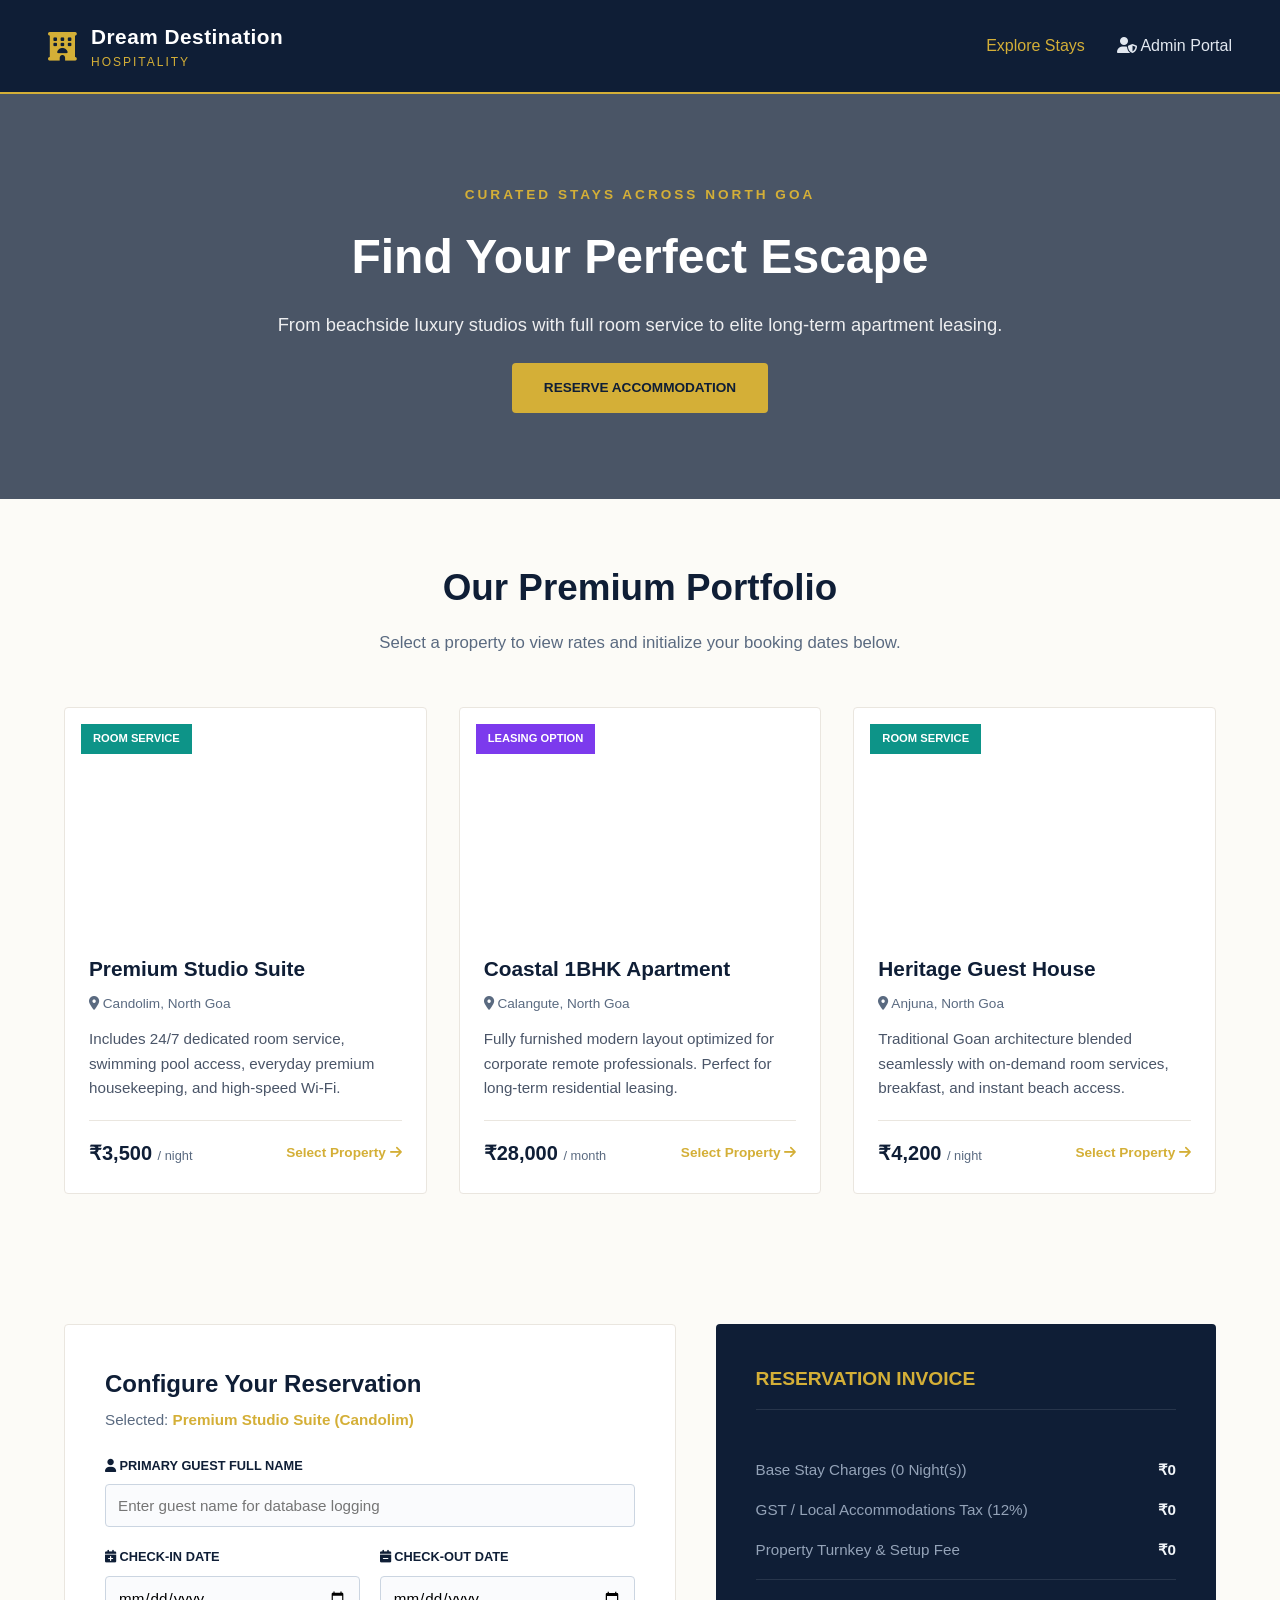
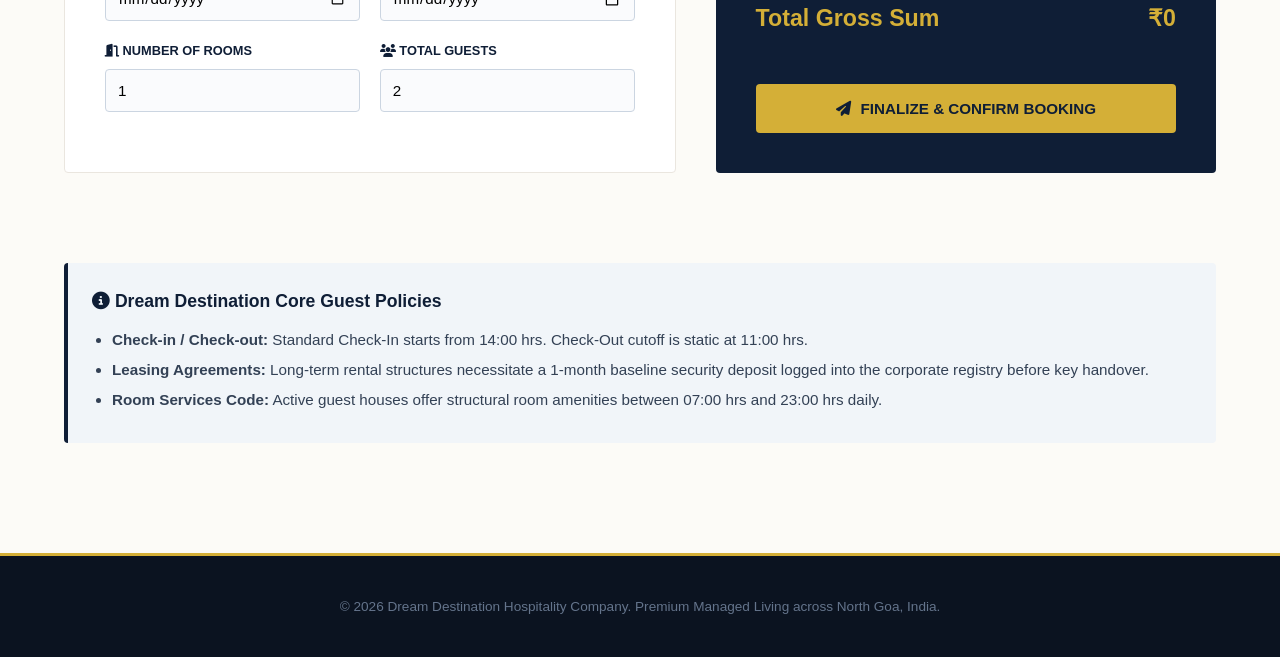
==== commit 6452e566: "Add files via upload" ====
--- a/index.html
+++ b/index.html
@@ -8,6 +8,8 @@
     <link rel="stylesheet" href="https://cdnjs.cloudflare.com/ajax/libs/font-awesome/6.4.0/css/all.min.css">
 </head>
 <body>
+
+    <!-- Luxury Navigation Header -->
     <header>
         <div class="logo">
             <i class="fa-solid fa-hotel"></i>
@@ -22,6 +24,7 @@
         </nav>
     </header>
 
+    <!-- Premium Hero Section -->
     <section class="hero">
         <div class="hero-overlay"></div>
         <div class="hero-content">
@@ -33,6 +36,8 @@
     </section>
 
     <main class="container">
+        
+        <!-- Live Property Catalog List -->
         <section id="properties-section" class="section">
             <div class="section-header">
                 <h2>Our Premium Portfolio</h2>
@@ -40,6 +45,7 @@
             </div>
 
             <div class="property-showcase-grid">
+                <!-- Property Card 1 -->
                 <div class="showcase-card" onclick="selectProperty('Premium Studio Suite (Candolim)', 3500, 'short')">
                     <div class="card-img" style="background-image: url('https://images.unsplash.com/photo-1566073771259-6a8506099945?auto=format&fit=crop&w=600&q=80');">
                         <span class="card-badge service">Room Service</span>
@@ -55,6 +61,7 @@
                     </div>
                 </div>
 
+                <!-- Property Card 2 -->
                 <div class="showcase-card" onclick="selectProperty('Coastal 1BHK Apartment (Calangute)', 28000, 'long')">
                     <div class="card-img" style="background-image: url('https://images.unsplash.com/photo-1522771739844-6a9f6d5f14af?auto=format&fit=crop&w=600&q=80');">
                         <span class="card-badge lease">Leasing Option</span>
@@ -70,6 +77,7 @@
                     </div>
                 </div>
 
+                <!-- Property Card 3 -->
                 <div class="showcase-card" onclick="selectProperty('Heritage Guest House (Anjuna)', 4200, 'short')">
                     <div class="card-img" style="background-image: url('https://images.unsplash.com/photo-1540555700478-4be289fbecef?auto=format&fit=crop&w=600&q=80');">
                         <span class="card-badge service">Room Service</span>
@@ -87,12 +95,19 @@
             </div>
         </section>
 
+        <!-- Full Calendar Booking Engine -->
         <section id="booking-section" class="section">
             <div class="booking-container-layout">
+                <!-- Inputs and Dates -->
                 <div class="booking-form-box">
                     <h3>Configure Your Reservation</h3>
                     <p class="selected-property-indicator">Selected: <strong id="activePropertyName">Premium Studio Suite (Candolim)</strong></p>
                     
+                    <div class="form-group">
+                        <label for="guestNameInput"><i class="fa-solid fa-user"></i> Primary Guest Full Name</label>
+                        <input type="text" id="guestNameInput" placeholder="Enter guest name for database logging" required>
+                    </div>
+
                     <div class="calendar-inputs-row">
                         <div class="form-group">
                             <label for="checkInDate"><i class="fa-solid fa-calendar-plus"></i> Check-In Date</label>
@@ -110,39 +125,26 @@
                             <input type="number" id="roomsCount" value="1" min="1" max="10">
                         </div>
                         <div class="form-group">
-                            <label for="guestsCount"><i class="fa-solid fa-users"></i> Guests</label>
+                            <label for="guestsCount"><i class="fa-solid fa-users"></i> Total Guests</label>
                             <input type="number" id="guestsCount" value="2" min="1">
                         </div>
                     </div>
-                    
-                    <div class="form-group">
-                        <label for="guestName"><i class="fa-solid fa-user"></i> Full Name</label>
-                        <input type="text" id="guestName" placeholder="John Doe">
-                    </div>
-
-                    <div class="policy-container">
-                        <h4>Property Policies & Guidelines</h4>
-                        <ul>
-                            <li><i class="fa-solid fa-clock"></i> <strong>Check-in:</strong> 2:00 PM | <strong>Check-out:</strong> 11:00 AM.</li>
-                            <li><i class="fa-solid fa-ban"></i> <strong>Cancellation:</strong> Free cancellation up to 7 days before check-in.</li>
-                            <li><i class="fa-solid fa-id-card"></i> <strong>Identification:</strong> ID required for arriving guests.</li>
-                        </ul>
-                    </div>
                 </div>
 
+                <!-- Direct Itemized Receipt -->
                 <div class="booking-receipt-box">
                     <h4>Reservation Invoice</h4>
                     <div class="receipt-list">
                         <div class="receipt-item">
-                            <span>Base Stay Charges (<span id="calculatedDays">0</span> Units)</span>
+                            <span>Base Stay Charges (<span id="calculatedDays">0 Units</span>)</span>
                             <strong id="receiptBase">₹0</strong>
                         </div>
                         <div class="receipt-item">
-                            <span>GST / Local Tax (12%)</span>
+                            <span>GST / Local Accommodations Tax (12%)</span>
                             <strong id="receiptTax">₹0</strong>
                         </div>
                         <div class="receipt-item">
-                            <span>Property Turnkey Fee</span>
+                            <span>Property Turnkey & Setup Fee</span>
                             <strong id="receiptService">₹0</strong>
                         </div>
                         <div class="receipt-total-row">
@@ -150,12 +152,25 @@
                             <strong id="receiptTotal">₹0</strong>
                         </div>
                     </div>
-                    <button class="btn-whatsapp-booking" onclick="sendWhatsAppBookingData()">
-                        <i class="fa-brands fa-whatsapp"></i> Confirm Booking via WhatsApp
+                    <button id="submitBookingBtn" class="btn-whatsapp-booking" onclick="executeDualBookingWorkflow()">
+                        <i class="fa-solid fa-paper-plane"></i> Finalize & Confirm Booking
                     </button>
                 </div>
             </div>
         </section>
+
+        <!-- Terms & Policies Section -->
+        <section class="section policy-block">
+            <div class="policy-card-inline">
+                <h4><i class="fa-solid fa-circle-info"></i> Dream Destination Core Guest Policies</h4>
+                <ul>
+                    <li><strong>Check-in / Check-out:</strong> Standard Check-In starts from 14:00 hrs. Check-Out cutoff is static at 11:00 hrs.</li>
+                    <li><strong>Leasing Agreements:</strong> Long-term rental structures necessitate a 1-month baseline security deposit logged into the corporate registry before key handover.</li>
+                    <li><strong>Room Services Code:</strong> Active guest houses offer structural room amenities between 07:00 hrs and 23:00 hrs daily.</li>
+                </ul>
+            </div>
+        </section>
+
     </main>
 
     <footer>
--- a/style.css
+++ b/style.css
@@ -1,82 +1,204 @@
 :root {
-    --luxury-sapphire: #0F1E36;
-    --champagne-gold: #D4AF37;
+    --luxury-sapphire: #0F1E36;   
+    --champagne-gold: #D4AF37;   
     --champagne-hover: #AA8413;
-    --ivory-white: #FCFBF7;
+    --ivory-white: #FCFBF7;       
     --text-primary: #1C2430;
     --text-muted: #5A6A80;
     --card-surface: #FFFFFF;
     --border-soft: #EAE6DF;
 }
 
-* { margin: 0; padding: 0; box-sizing: border-box; font-family: -apple-system, BlinkMacSystemFont, "Segoe UI", Roboto, sans-serif; }
-body { background-color: var(--ivory-white); color: var(--text-primary); line-height: 1.6; }
-.container { max-width: 1200px; margin: 0 auto; padding: 0 24px; }
-.section { padding: 70px 0 30px; }
-.section-header { text-align: center; margin-bottom: 50px; }
-.section-header h2 { font-size: 2.5rem; color: var(--luxury-sapphire); margin-bottom: 12px; }
-.section-header p { color: var(--text-muted); font-size: 1.1rem; }
-
-header { background-color: var(--luxury-sapphire); color: white; display: flex; justify-content: space-between; align-items: center; padding: 20px 48px; position: sticky; top: 0; z-index: 1000; border-bottom: 2px solid var(--champagne-gold); }
-header .logo { display: flex; align-items: center; gap: 14px; }
-header .logo i { font-size: 2rem; color: var(--champagne-gold); }
-header .logo h1 { font-size: 1.35rem; margin: 0; }
-header .logo .sub-logo { font-size: 0.8rem; text-transform: uppercase; color: var(--champagne-gold); letter-spacing: 2px; }
+* {
+    margin: 0;
+    padding: 0;
+    box-sizing: border-box;
+    font-family: -apple-system, BlinkMacSystemFont, "Segoe UI", Roboto, sans-serif;
+}
+
+body {
+    background-color: var(--ivory-white);
+    color: var(--text-primary);
+    line-height: 1.6;
+}
+
+.container {
+    max-width: 1200px;
+    margin: 0 auto;
+    padding: 0 24px;
+}
+
+.section {
+    padding: 60px 0 30px;
+}
+
+.section-header {
+    text-align: center;
+    margin-bottom: 50px;
+}
+
+.section-header h2 {
+    font-size: 2.3rem;
+    color: var(--luxury-sapphire);
+    font-weight: 700;
+    margin-bottom: 12px;
+}
+
+.section-header p {
+    color: var(--text-muted);
+    font-size: 1.05rem;
+}
+
+header {
+    background-color: var(--luxury-sapphire);
+    color: white;
+    display: flex;
+    justify-content: space-between;
+    align-items: center;
+    padding: 20px 48px;
+    position: sticky;
+    top: 0; z-index: 1000;
+    border-bottom: 2px solid var(--champagne-gold);
+}
+
+header .logo {
+    display: flex;
+    align-items: center;
+    gap: 14px;
+}
+
+header .logo i {
+    font-size: 1.8rem;
+    color: var(--champagne-gold);
+}
+
+header .logo h1 {
+    font-size: 1.3rem;
+    font-weight: 700;
+    letter-spacing: 0.5px;
+}
+
+header .logo .sub-logo {
+    font-size: 0.75rem;
+    text-transform: uppercase;
+    color: var(--champagne-gold);
+    letter-spacing: 2px;
+    display: block;
+}
+
 header nav { display: flex; gap: 32px; }
-header nav a { color: #E2E8F0; text-decoration: none; font-weight: 500; padding-bottom: 4px; }
-header nav a:hover, header nav a.active { color: var(--champagne-gold); border-bottom: 2px solid var(--champagne-gold); }
-
-.hero { position: relative; height: 40vh; background: url('https://images.unsplash.com/photo-1540555700478-4be289fbecef?auto=format&fit=crop&w=1920&q=80') center center/cover no-repeat; display: flex; align-items: center; justify-content: center; text-align: center; color: white; }
-.hero-overlay { position: absolute; top: 0; left: 0; width: 100%; height: 100%; background: rgba(15, 30, 54, 0.75); }
+header nav a {
+    color: #E2E8F0; text-decoration: none; font-weight: 500; font-size: 1rem;
+    transition: all 0.2s ease;
+}
+header nav a:hover, header nav a.active {
+    color: var(--champagne-gold);
+}
+
+.hero {
+    position: relative;
+    height: 45vh;
+    background: url('https://images.unsplash.com/photo-1540555700478-4be289fbecef?auto=format&fit=crop&w=1920&q=80') center center/cover no-repeat;
+    display: flex; align-items: center; justify-content: center; text-align: center; color: white;
+}
+.hero-overlay {
+    position: absolute; top: 0; left: 0; width: 100%; height: 100%; background: rgba(15, 30, 54, 0.75);
+}
 .hero-content { position: relative; z-index: 2; max-width: 800px; padding: 0 24px; }
-.hero h2 { font-size: 3rem; margin-bottom: 18px; }
-.hero p { font-size: 1.2rem; margin-bottom: 30px; }
-
-.btn-primary { display: inline-block; background-color: var(--champagne-gold); color: var(--luxury-sapphire); padding: 14px 30px; font-weight: 700; text-decoration: none; text-transform: uppercase; border-radius: 4px; border: none; cursor: pointer; }
+.hero-tagline { color: var(--champagne-gold); font-size: 0.85rem; text-transform: uppercase; letter-spacing: 3px; font-weight: 700; }
+.hero h2 { font-size: 3rem; margin: 12px 0 14px; font-weight: 700; }
+.hero p { font-size: 1.15rem; opacity: 0.9; margin-bottom: 24px; }
+
+.btn-primary {
+    display: inline-block; background-color: var(--champagne-gold); color: var(--luxury-sapphire);
+    padding: 14px 32px; font-weight: 700; text-decoration: none; text-transform: uppercase;
+    font-size: 0.85rem; border-radius: 4px; border: none; cursor: pointer; transition: all 0.2s ease;
+}
 .btn-primary:hover { background-color: var(--champagne-hover); }
 
-.property-showcase-grid { display: grid; grid-template-columns: repeat(auto-fit, minmax(340px, 1fr)); gap: 32px; }
-.showcase-card { background-color: var(--card-surface); border-radius: 4px; overflow: hidden; border: 1px solid var(--border-soft); cursor: pointer; transition: all 0.3s ease; }
-.showcase-card:hover { transform: translateY(-4px); border-color: var(--champagne-gold); }
-.card-img { height: 200px; background-size: cover; background-position: center; position: relative; }
-.card-badge { position: absolute; top: 16px; left: 16px; color: white; font-size: 0.75rem; font-weight: 700; padding: 6px 12px; }
+.property-showcase-grid {
+    display: grid; grid-template-columns: repeat(auto-fit, minmax(320px, 1fr)); gap: 32px;
+}
+.showcase-card {
+    background-color: var(--card-surface); border-radius: 4px; overflow: hidden;
+    border: 1px solid var(--border-soft); cursor: pointer; transition: all 0.3s ease;
+}
+.showcase-card:hover {
+    transform: translateY(-4px); box-shadow: 0 12px 25px rgba(15,30,54,0.06);
+    border-color: var(--champagne-gold);
+}
+.card-img { height: 220px; background-size: cover; background-position: center; position: relative; }
+.card-badge { position: absolute; top: 16px; left: 16px; color: white; font-size: 0.7rem; font-weight: 700; padding: 6px 12px; text-transform: uppercase; }
 .card-badge.service { background-color: #0d9488; }
 .card-badge.lease { background-color: #7c3aed; }
+
 .card-details { padding: 24px; }
-.card-pricing { display: flex; justify-content: space-between; align-items: center; border-top: 1px solid var(--border-soft); padding-top: 14px; margin-top: 14px; }
-.card-pricing .amt { font-size: 1.2rem; font-weight: 700; }
-
-.booking-container-layout { display: grid; grid-template-columns: 1.15fr 0.85fr; gap: 40px; margin-top: 40px; }
-.booking-form-box { background-color: var(--card-surface); padding: 30px; border-radius: 4px; border: 1px solid var(--border-soft); }
+.card-details h3 { font-size: 1.3rem; color: var(--luxury-sapphire); margin-bottom: 8px; }
+.card-details .loc { color: var(--text-muted); font-size: 0.85rem; margin-bottom: 12px; }
+.card-details .desc { color: #4A5568; font-size: 0.95rem; margin-bottom: 20px; min-height: 64px; }
+.card-pricing { display: flex; justify-content: space-between; align-items: center; border-top: 1px solid var(--border-soft); padding-top: 16px; }
+.card-pricing .amt { font-size: 1.25rem; font-weight: 700; color: var(--luxury-sapphire); }
+.card-pricing .amt small { font-weight: 400; font-size: 0.8rem; color: var(--text-muted); }
+.card-pricing .select-action { font-size: 0.85rem; font-weight: 700; color: var(--champagne-gold); }
+
+.booking-container-layout {
+    display: grid; grid-template-columns: 1.1fr 0.9fr; gap: 40px; margin-top: 40px;
+}
+@media (max-width: 900px) { .booking-container-layout { grid-template-columns: 1fr; } }
+
+.booking-form-box { background-color: var(--card-surface); padding: 40px; border-radius: 4px; border: 1px solid var(--border-soft); }
+.booking-form-box h3 { font-size: 1.5rem; color: var(--luxury-sapphire); margin-bottom: 4px; }
+.selected-property-indicator { color: var(--text-muted); font-size: 0.95rem; margin-bottom: 24px; }
+.selected-property-indicator strong { color: var(--champagne-gold); }
+
 .calendar-inputs-row { display: grid; grid-template-columns: 1fr 1fr; gap: 20px; }
 .form-group { margin-bottom: 20px; }
-.form-group label { display: block; font-weight: 700; font-size: 0.85rem; margin-bottom: 6px; color: var(--luxury-sapphire); }
-.form-group input { width: 100%; padding: 12px; border: 1px solid #CBD5E1; border-radius: 4px; outline: none; }
-.policy-container { margin-top: 20px; background-color: #F8FAFC; padding: 15px; border: 1px solid var(--border-soft); }
-
-.booking-receipt-box { background-color: var(--luxury-sapphire); color: white; padding: 30px; border-radius: 4px; display: flex; flex-direction: column; justify-content: space-between; }
-.receipt-item { display: flex; justify-content: space-between; margin-bottom: 12px; color: #94A3B8; }
-.receipt-total-row { display: flex; justify-content: space-between; border-top: 1px solid rgba(255,255,255,0.1); padding-top: 15px; font-size: 1.4rem; font-weight: 700; color: var(--champagne-gold); }
-.btn-whatsapp-booking { width: 100%; background-color: var(--champagne-gold); color: var(--luxury-sapphire); border: none; padding: 14px; font-weight: 700; text-transform: uppercase; cursor: pointer; margin-top: 20px; display: flex; align-items: center; justify-content: center; gap: 10px; }
-
-.admin-dashboard-hero { display: flex; justify-content: space-between; align-items: center; border-bottom: 1px solid var(--border-soft); padding-bottom: 20px; margin-bottom: 30px; }
+.form-group label { display: block; font-weight: 700; font-size: 0.8rem; text-transform: uppercase; color: var(--luxury-sapphire); margin-bottom: 8px; }
+.form-group input { width: 100%; padding: 12px; border: 1px solid #CBD5E1; border-radius: 4px; font-size: 0.95rem; outline: none; background-color: #FAFBFD; }
+.form-group input:focus { border-color: var(--champagne-gold); }
+
+.booking-receipt-box { background-color: var(--luxury-sapphire); color: white; padding: 40px; border-radius: 4px; display: flex; flex-direction: column; justify-content: space-between; }
+.booking-receipt-box h4 { font-size: 1.2rem; border-bottom: 1px solid rgba(255,255,255,0.1); padding-bottom: 14px; margin-bottom: 24px; text-transform: uppercase; color: var(--champagne-gold); }
+.receipt-item { display: flex; justify-content: space-between; margin-bottom: 16px; color: #94A3B8; font-size: 0.95rem; }
+.receipt-item strong { color: #F1F5F9; }
+.receipt-total-row { display: flex; justify-content: space-between; border-top: 1px solid rgba(255,255,255,0.1); padding-top: 20px; margin-top: 10px; font-size: 1.45rem; font-weight: 700; color: var(--champagne-gold); }
+
+.btn-whatsapp-booking { width: 100%; background-color: var(--champagne-gold); color: var(--luxury-sapphire); border: none; padding: 16px; font-size: 0.95rem; font-weight: 700; text-transform: uppercase; border-radius: 4px; cursor: pointer; margin-top: 24px; display: flex; align-items: center; justify-content: center; gap: 10px; }
+.btn-whatsapp-booking:disabled { background-color: #A0AEC0; color: #4A5568; cursor: not-allowed; }
+
+.policy-card-inline { background-color: #F1F5F9; padding: 24px; border-radius: 4px; border-left: 4px solid var(--luxury-sapphire); }
+.policy-card-inline h4 { color: var(--luxury-sapphire); font-size: 1.1rem; margin-bottom: 12px; }
+.policy-card-inline ul { padding-left: 20px; }
+.policy-card-inline li { font-size: 0.95rem; margin-bottom: 6px; color: #334155; }
+
+.auth-gate-overlay { position: fixed; top: 0; left: 0; width: 100%; height: 100%; background-color: var(--luxury-sapphire); display: flex; align-items: center; justify-content: center; z-index: 9999; }
+.auth-panel-card { background: white; padding: 40px; border-radius: 8px; width: 100%; max-width: 400px; text-align: center; box-shadow: 0 10px 25px rgba(0,0,0,0.2); }
+.auth-panel-card .lock-icon { font-size: 3rem; color: var(--champagne-gold); margin-bottom: 16px; }
+.auth-panel-card h3 { color: var(--luxury-sapphire); margin-bottom: 8px; }
+.auth-panel-card p { color: var(--text-muted); font-size: 0.9rem; margin-bottom: 24px; }
+.auth-error-hint { color: #DC2626 !important; font-weight: 600; margin-top: 14px; }
+
+.admin-dashboard-hero { display: flex; justify-content: space-between; align-items: center; border-bottom: 1px solid var(--border-soft); padding-bottom: 24px; margin-bottom: 40px; }
+@media (max-width: 768px) { .admin-dashboard-hero { flex-direction: column; align-items: flex-start; gap: 20px; } }
+.admin-dashboard-hero h2 { color: var(--luxury-sapphire); font-size: 1.8rem; }
+
 .admin-metrics-wrapper { display: flex; gap: 20px; }
-.metric-block { background-color: var(--card-surface); border: 1px solid var(--border-soft); padding: 12px 20px; text-align: center; }
-.table-card-container { background-color: var(--card-surface); border: 1px solid var(--border-soft); overflow-x: auto; margin-bottom: 40px; }
-.luxury-admin-table { width: 100%; border-collapse: collapse; }
-.luxury-admin-table th, .luxury-admin-table td { padding: 14px 20px; border-bottom: 1px solid var(--border-soft); }
-.luxury-admin-table th { background-color: #F8FAFC; text-align: left; }
-.live-status { font-weight: 700; }
+.metric-block { background-color: var(--card-surface); border: 1px solid var(--border-soft); padding: 14px 24px; border-radius: 4px; text-align: center; }
+.metric-block span { display: block; font-size: 0.75rem; text-transform: uppercase; color: var(--text-muted); margin-bottom: 4px; }
+.metric-block strong { font-size: 1.5rem; color: var(--luxury-sapphire); }
+.metric-block.critical strong { color: #DC2626; }
+
+.table-card-container { background-color: var(--card-surface); border: 1px solid var(--border-soft); border-radius: 4px; overflow-x: auto; }
+.luxury-admin-table { width: 100%; border-collapse: collapse; text-align: left; }
+.luxury-admin-table th, .luxury-admin-table td { padding: 16px 20px; border-bottom: 1px solid var(--border-soft); font-size: 0.9rem; }
+.luxury-admin-table th { background-color: #F8FAFC; color: var(--luxury-sapphire); font-weight: 700; text-transform: uppercase; font-size: 0.75rem; }
+
+.live-status { display: inline-flex; align-items: center; gap: 6px; font-weight: 700; }
 .live-status.pending { color: #D97706; }
 .live-status.completed { color: #16A34A; }
 
-.admin-auth-overlay { position: fixed; top: 0; left: 0; width: 100%; height: 100%; background: rgba(15, 30, 54, 0.98); z-index: 9999; display: flex; align-items: center; justify-content: center; }
-body:not(.admin-locked) .admin-auth-overlay { display: none; }
-.auth-card { background: white; padding: 40px; border-radius: 8px; max-width: 400px; width: 100%; text-align: center; }
-.auth-error-msg { color: #DC2626; margin-top: 10px; font-weight: 600; }
-.automation-guide-box { background-color: var(--card-surface); border: 1px solid var(--border-soft); padding: 30px; }
-.step-flow { display: grid; grid-template-columns: repeat(auto-fit, minmax(220px, 1fr)); gap: 20px; margin-top: 20px; }
-.step-card { background-color: #FAFBFD; border: 1px solid var(--border-soft); padding: 20px; }
-.step-num { width: 28px; height: 28px; background: var(--luxury-sapphire); color: var(--champagne-gold); font-weight: 700; border-radius: 50%; display: flex; align-items: center; justify-content: center; margin-bottom: 10px; }
-
-footer { background-color: #0B1320; color: #64748B; text-align: center; padding: 30px 24px; margin-top: 60px; font-size: 0.85rem; border-top: 3px solid var(--champagne-gold); }+.action-btn-success, .action-btn-danger { padding: 8px 16px; border: none; border-radius: 4px; font-weight: 700; font-size: 0.8rem; cursor: pointer; color: white; }
+.action-btn-success { background-color: var(--luxury-sapphire); }
+.action-btn-danger { background-color: #EF4444; }
+
+footer { background-color: #0B1320; color: #64748B; text-align: center; padding: 40px 24px; margin-top: 80px; font-size: 0.85rem; border-top: 3px solid var(--champagne-gold); }
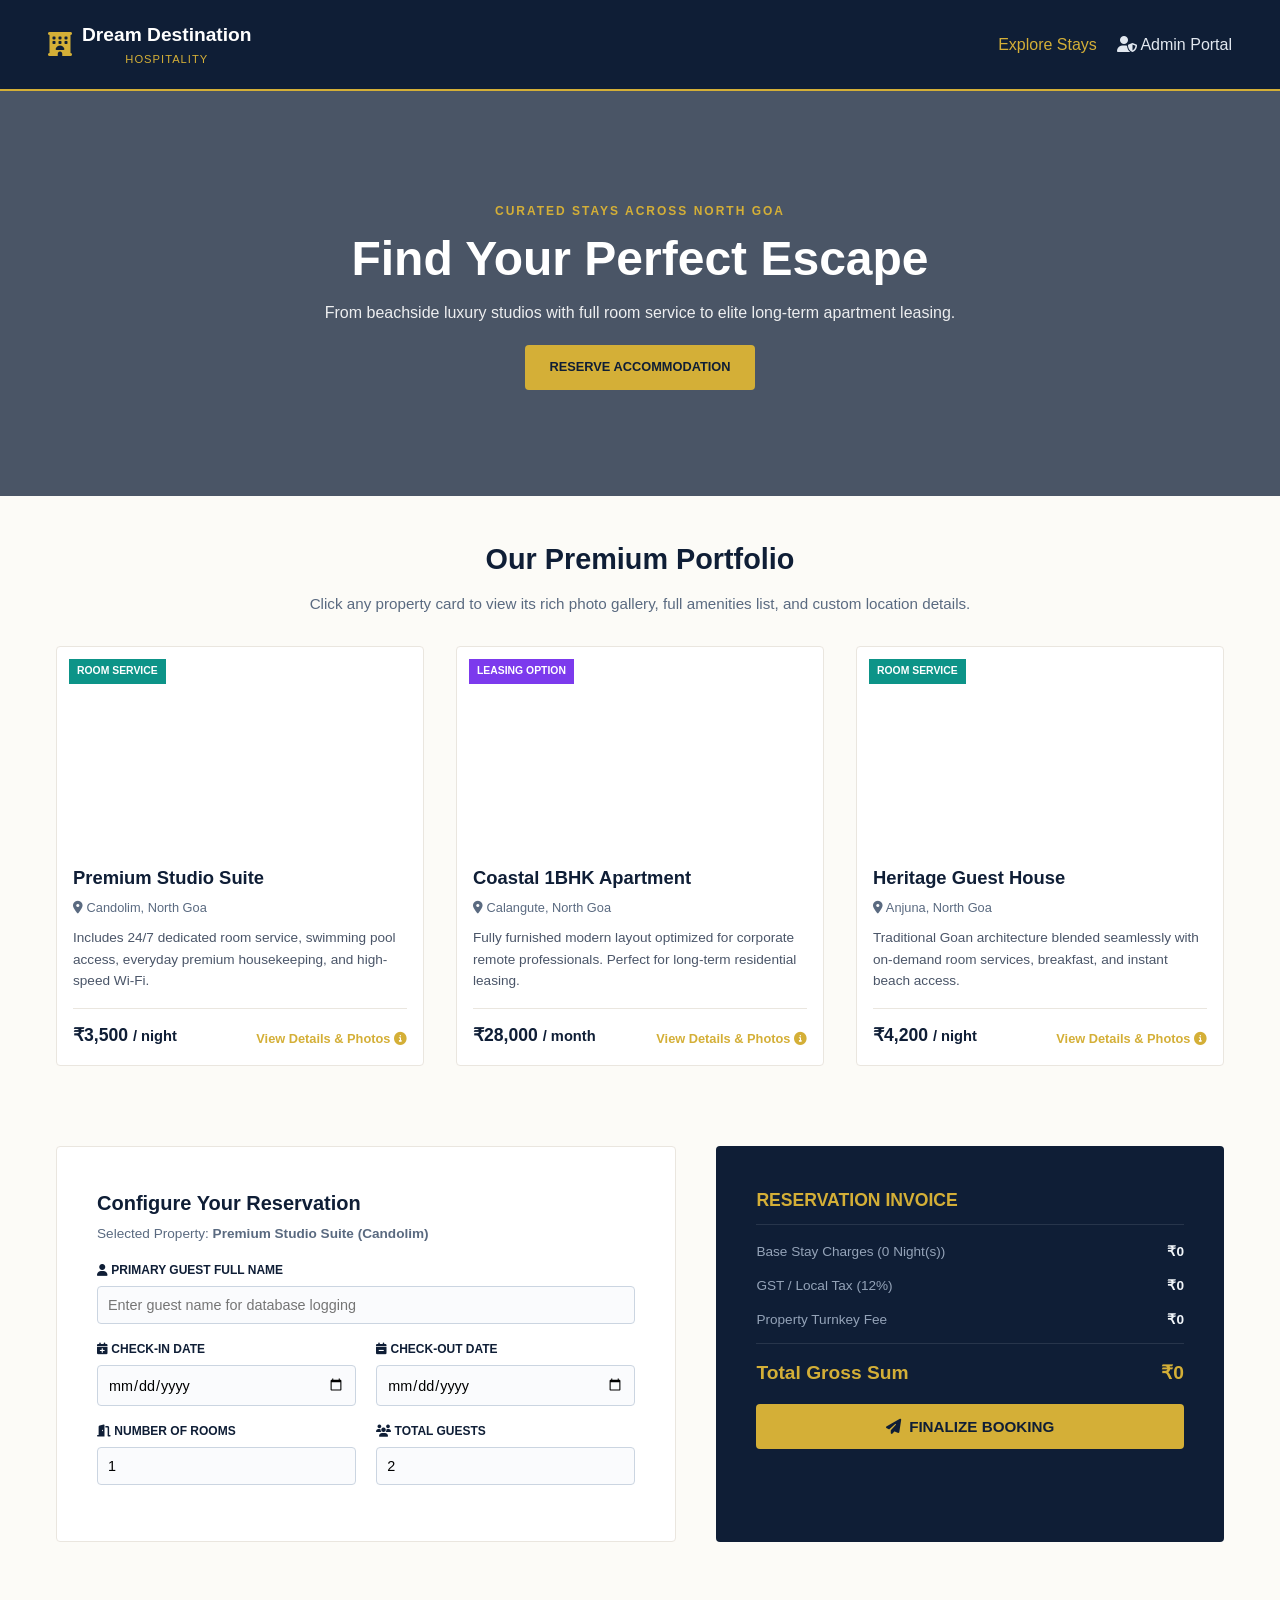
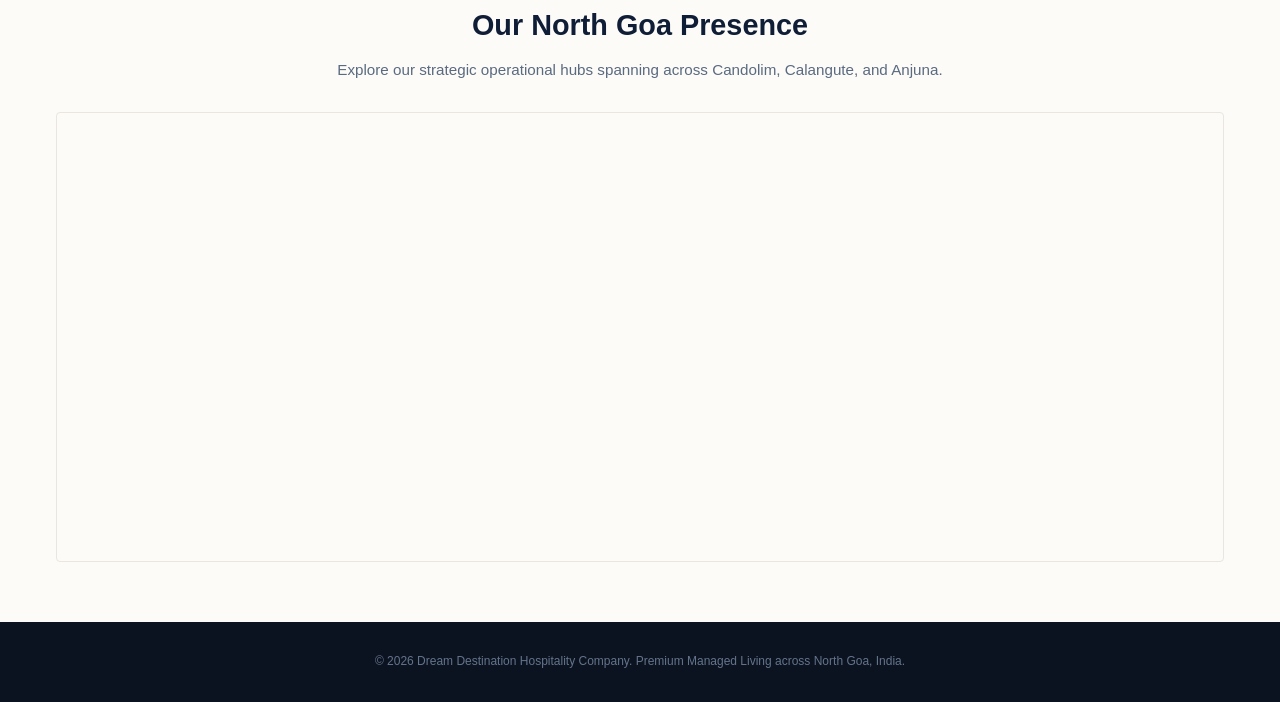
==== commit ac5f0f8c: "Add files via upload" ====
--- a/index.html
+++ b/index.html
@@ -8,8 +8,6 @@
     <link rel="stylesheet" href="https://cdnjs.cloudflare.com/ajax/libs/font-awesome/6.4.0/css/all.min.css">
 </head>
 <body>
-
-    <!-- Luxury Navigation Header -->
     <header>
         <div class="logo">
             <i class="fa-solid fa-hotel"></i>
@@ -24,7 +22,6 @@
         </nav>
     </header>
 
-    <!-- Premium Hero Section -->
     <section class="hero">
         <div class="hero-overlay"></div>
         <div class="hero-content">
@@ -36,17 +33,13 @@
     </section>
 
     <main class="container">
-        
-        <!-- Live Property Catalog List -->
         <section id="properties-section" class="section">
             <div class="section-header">
                 <h2>Our Premium Portfolio</h2>
-                <p>Select a property to view rates and initialize your booking dates below.</p>
+                <p>Click any property card to view its rich photo gallery, full amenities list, and custom location details.</p>
             </div>
-
             <div class="property-showcase-grid">
-                <!-- Property Card 1 -->
-                <div class="showcase-card" onclick="selectProperty('Premium Studio Suite (Candolim)', 3500, 'short')">
+                <div class="showcase-card" onclick="openPropertyGalleryModal('studio')">
                     <div class="card-img" style="background-image: url('https://images.unsplash.com/photo-1566073771259-6a8506099945?auto=format&fit=crop&w=600&q=80');">
                         <span class="card-badge service">Room Service</span>
                     </div>
@@ -56,13 +49,11 @@
                         <p class="desc">Includes 24/7 dedicated room service, swimming pool access, everyday premium housekeeping, and high-speed Wi-Fi.</p>
                         <div class="card-pricing">
                             <span class="amt">₹3,500 <small>/ night</small></span>
-                            <span class="select-action">Select Property <i class="fa-solid fa-arrow-right"></i></span>
+                            <span class="select-action">View Details & Photos <i class="fa-solid fa-circle-info"></i></span>
                         </div>
                     </div>
                 </div>
-
-                <!-- Property Card 2 -->
-                <div class="showcase-card" onclick="selectProperty('Coastal 1BHK Apartment (Calangute)', 28000, 'long')">
+                <div class="showcase-card" onclick="openPropertyGalleryModal('apartment')">
                     <div class="card-img" style="background-image: url('https://images.unsplash.com/photo-1522771739844-6a9f6d5f14af?auto=format&fit=crop&w=600&q=80');">
                         <span class="card-badge lease">Leasing Option</span>
                     </div>
@@ -72,13 +63,11 @@
                         <p class="desc">Fully furnished modern layout optimized for corporate remote professionals. Perfect for long-term residential leasing.</p>
                         <div class="card-pricing">
                             <span class="amt">₹28,000 <small>/ month</small></span>
-                            <span class="select-action">Select Property <i class="fa-solid fa-arrow-right"></i></span>
+                            <span class="select-action">View Details & Photos <i class="fa-solid fa-circle-info"></i></span>
                         </div>
                     </div>
                 </div>
-
-                <!-- Property Card 3 -->
-                <div class="showcase-card" onclick="selectProperty('Heritage Guest House (Anjuna)', 4200, 'short')">
+                <div class="showcase-card" onclick="openPropertyGalleryModal('guesthouse')">
                     <div class="card-img" style="background-image: url('https://images.unsplash.com/photo-1540555700478-4be289fbecef?auto=format&fit=crop&w=600&q=80');">
                         <span class="card-badge service">Room Service</span>
                     </div>
@@ -88,26 +77,43 @@
                         <p class="desc">Traditional Goan architecture blended seamlessly with on-demand room services, breakfast, and instant beach access.</p>
                         <div class="card-pricing">
                             <span class="amt">₹4,200 <small>/ night</small></span>
-                            <span class="select-action">Select Property <i class="fa-solid fa-arrow-right"></i></span>
+                            <span class="select-action">View Details & Photos <i class="fa-solid fa-circle-info"></i></span>
                         </div>
                     </div>
                 </div>
             </div>
         </section>
 
-        <!-- Full Calendar Booking Engine -->
+        <div id="dynamicPropertyModal" class="modal-layer-overlay">
+            <div class="modal-content-card">
+                <span class="close-modal-trigger" onclick="closePropertyGalleryModal()">&times;</span>
+                <div class="modal-gallery-slider">
+                    <button class="slider-arrow prev" onclick="shiftModalImage(-1)">&#10094;</button>
+                    <div id="sliderImageWindow" class="slider-image-view"></div>
+                    <button class="slider-arrow next" onclick="shiftModalImage(1)">&#10095;</button>
+                </div>
+                <div class="modal-details-body">
+                    <h3 id="modalPropertyTitle">Property Title</h3>
+                    <p id="modalPropertyLocation" class="modal-loc-sub"><i class="fa-solid fa-location-dot"></i> Location</p>
+                    <p id="modalPropertyLongDesc" class="modal-long-description">Detailed descriptive text goes here...</p>
+                    <div class="amenities-block">
+                        <h4>Premium Amenities & Facilities</h4>
+                        <div id="modalAmenitiesGrid" class="amenities-tag-grid"></div>
+                    </div>
+                    <button class="btn-primary modal-action-select" onclick="bindPropertyToBookingForm()">Select Property</button>
+                </div>
+            </div>
+        </div>
+
         <section id="booking-section" class="section">
             <div class="booking-container-layout">
-                <!-- Inputs and Dates -->
                 <div class="booking-form-box">
                     <h3>Configure Your Reservation</h3>
-                    <p class="selected-property-indicator">Selected: <strong id="activePropertyName">Premium Studio Suite (Candolim)</strong></p>
-                    
+                    <p class="selected-property-indicator">Selected Property: <strong id="activePropertyName">Premium Studio Suite (Candolim)</strong></p>
                     <div class="form-group">
                         <label for="guestNameInput"><i class="fa-solid fa-user"></i> Primary Guest Full Name</label>
                         <input type="text" id="guestNameInput" placeholder="Enter guest name for database logging" required>
                     </div>
-
                     <div class="calendar-inputs-row">
                         <div class="form-group">
                             <label for="checkInDate"><i class="fa-solid fa-calendar-plus"></i> Check-In Date</label>
@@ -118,7 +124,6 @@
                             <input type="date" id="checkOutDate">
                         </div>
                     </div>
-
                     <div class="calendar-inputs-row">
                         <div class="form-group">
                             <label for="roomsCount"><i class="fa-solid fa-door-open"></i> Number of Rooms</label>
@@ -130,8 +135,6 @@
                         </div>
                     </div>
                 </div>
-
-                <!-- Direct Itemized Receipt -->
                 <div class="booking-receipt-box">
                     <h4>Reservation Invoice</h4>
                     <div class="receipt-list">
@@ -140,11 +143,11 @@
                             <strong id="receiptBase">₹0</strong>
                         </div>
                         <div class="receipt-item">
-                            <span>GST / Local Accommodations Tax (12%)</span>
+                            <span>GST / Local Tax (12%)</span>
                             <strong id="receiptTax">₹0</strong>
                         </div>
                         <div class="receipt-item">
-                            <span>Property Turnkey & Setup Fee</span>
+                            <span>Property Turnkey Fee</span>
                             <strong id="receiptService">₹0</strong>
                         </div>
                         <div class="receipt-total-row">
@@ -153,30 +156,25 @@
                         </div>
                     </div>
                     <button id="submitBookingBtn" class="btn-whatsapp-booking" onclick="executeDualBookingWorkflow()">
-                        <i class="fa-solid fa-paper-plane"></i> Finalize & Confirm Booking
+                        <i class="fa-solid fa-paper-plane"></i> Finalize Booking
                     </button>
                 </div>
             </div>
         </section>
 
-        <!-- Terms & Policies Section -->
-        <section class="section policy-block">
-            <div class="policy-card-inline">
-                <h4><i class="fa-solid fa-circle-info"></i> Dream Destination Core Guest Policies</h4>
-                <ul>
-                    <li><strong>Check-in / Check-out:</strong> Standard Check-In starts from 14:00 hrs. Check-Out cutoff is static at 11:00 hrs.</li>
-                    <li><strong>Leasing Agreements:</strong> Long-term rental structures necessitate a 1-month baseline security deposit logged into the corporate registry before key handover.</li>
-                    <li><strong>Room Services Code:</strong> Active guest houses offer structural room amenities between 07:00 hrs and 23:00 hrs daily.</li>
-                </ul>
+        <section id="map-section" class="section">
+            <div class="section-header">
+                <h2>Our North Goa Presence</h2>
+                <p>Explore our strategic operational hubs spanning across Candolim, Calangute, and Anjuna.</p>
+            </div>
+            <div class="map-frame-wrapper">
+                <iframe src="https://www.google.com/maps/embed?pb=!1m16!1m12!1m3!1d61502.94646543187!2d73.7315183498305!3d15.541916327375253!2m3!1f0!2f0!3f0!3m2!1i1024!2i768!4f13.1!2m1!1sCandolim%20Calangute%20Anjuna%20Goa!5e0!3m2!1sen!2sin!4v1700000000000!5m2!1sen!2sin" width="100%" height="350" style="border:0;" allowfullscreen="" loading="lazy"></iframe>
             </div>
         </section>
-
     </main>
-
     <footer>
         <p>&copy; 2026 Dream Destination Hospitality Company. Premium Managed Living across North Goa, India.</p>
     </footer>
-
     <script src="script.js"></script>
 </body>
 </html>
--- a/style.css
+++ b/style.css
@@ -9,196 +9,137 @@
     --border-soft: #EAE6DF;
 }
 
-* {
-    margin: 0;
-    padding: 0;
-    box-sizing: border-box;
-    font-family: -apple-system, BlinkMacSystemFont, "Segoe UI", Roboto, sans-serif;
+* { margin: 0; padding: 0; box-sizing: border-box; font-family: -apple-system, BlinkMacSystemFont, "Segoe UI", Roboto, sans-serif; }
+
+body { background-color: var(--ivory-white); color: var(--text-primary); line-height: 1.6; -webkit-text-size-adjust: 100%; }
+
+.container { max-width: 1200px; margin: 0 auto; padding: 0 16px; }
+
+.section { padding: 40px 0 20px; }
+
+.section-header { text-align: center; margin-bottom: 30px; padding: 0 10px; }
+.section-header h2 { font-size: 1.8rem; color: var(--luxury-sapphire); font-weight: 700; margin-bottom: 10px; }
+.section-header p { color: var(--text-muted); font-size: 0.95rem; }
+
+header { 
+    background-color: var(--luxury-sapphire); 
+    color: white; 
+    display: flex; 
+    flex-direction: column; 
+    align-items: center; 
+    text-align: center;
+    padding: 16px; 
+    position: sticky; 
+    top: 0; 
+    z-index: 1000; 
+    border-bottom: 2px solid var(--champagne-gold); 
+    gap: 12px;
 }
+header .logo { display: flex; align-items: center; gap: 10px; }
+header .logo i { font-size: 1.5rem; color: var(--champagne-gold); }
+header .logo h1 { font-size: 1.2rem; font-weight: 700; }
+header .logo .sub-logo { font-size: 0.7rem; text-transform: uppercase; color: var(--champagne-gold); letter-spacing: 1px; display: block; }
+header nav { display: flex; gap: 20px; width: 100%; justify-content: center; border-top: 1px solid rgba(255,255,255,0.1); padding-top: 10px; }
+header nav a { color: #E2E8F0; text-decoration: none; font-weight: 500; font-size: 0.9rem; transition: all 0.2s ease; }
+header nav a:hover, header nav a.active { color: var(--champagne-gold); }
 
-body {
-    background-color: var(--ivory-white);
-    color: var(--text-primary);
-    line-height: 1.6;
-}
+.hero { position: relative; min-height: 40vh; background: url('https://images.unsplash.com/photo-1540555700478-4be289fbecef?auto=format&fit=crop&w=1000&q=80') center center/cover no-repeat; display: flex; align-items: center; justify-content: center; text-align: center; color: white; padding: 40px 16px; }
+.hero-overlay { position: absolute; top: 0; left: 0; width: 100%; height: 100%; background: rgba(15, 30, 54, 0.75); }
+.hero-content { position: relative; z-index: 2; max-width: 100%; }
+.hero-tagline { color: var(--champagne-gold); font-size: 0.75rem; text-transform: uppercase; letter-spacing: 2px; font-weight: 700; }
+.hero h2 { font-size: 2rem; margin: 8px 0 12px; font-weight: 700; line-height: 1.2; }
+.hero p { font-size: 1rem; opacity: 0.9; margin-bottom: 20px; }
+.btn-primary { display: inline-block; background-color: var(--champagne-gold); color: var(--luxury-sapphire); padding: 12px 24px; font-weight: 700; text-transform: uppercase; font-size: 0.8rem; border-radius: 4px; border: none; cursor: pointer; text-decoration: none; width: 100%; text-align: center; }
 
-.container {
-    max-width: 1200px;
-    margin: 0 auto;
-    padding: 0 24px;
-}
-
-.section {
-    padding: 60px 0 30px;
-}
-
-.section-header {
-    text-align: center;
-    margin-bottom: 50px;
-}
-
-.section-header h2 {
-    font-size: 2.3rem;
-    color: var(--luxury-sapphire);
-    font-weight: 700;
-    margin-bottom: 12px;
-}
-
-.section-header p {
-    color: var(--text-muted);
-    font-size: 1.05rem;
-}
-
-header {
-    background-color: var(--luxury-sapphire);
-    color: white;
-    display: flex;
-    justify-content: space-between;
-    align-items: center;
-    padding: 20px 48px;
-    position: sticky;
-    top: 0; z-index: 1000;
-    border-bottom: 2px solid var(--champagne-gold);
-}
-
-header .logo {
-    display: flex;
-    align-items: center;
-    gap: 14px;
-}
-
-header .logo i {
-    font-size: 1.8rem;
-    color: var(--champagne-gold);
-}
-
-header .logo h1 {
-    font-size: 1.3rem;
-    font-weight: 700;
-    letter-spacing: 0.5px;
-}
-
-header .logo .sub-logo {
-    font-size: 0.75rem;
-    text-transform: uppercase;
-    color: var(--champagne-gold);
-    letter-spacing: 2px;
-    display: block;
-}
-
-header nav { display: flex; gap: 32px; }
-header nav a {
-    color: #E2E8F0; text-decoration: none; font-weight: 500; font-size: 1rem;
-    transition: all 0.2s ease;
-}
-header nav a:hover, header nav a.active {
-    color: var(--champagne-gold);
-}
-
-.hero {
-    position: relative;
-    height: 45vh;
-    background: url('https://images.unsplash.com/photo-1540555700478-4be289fbecef?auto=format&fit=crop&w=1920&q=80') center center/cover no-repeat;
-    display: flex; align-items: center; justify-content: center; text-align: center; color: white;
-}
-.hero-overlay {
-    position: absolute; top: 0; left: 0; width: 100%; height: 100%; background: rgba(15, 30, 54, 0.75);
-}
-.hero-content { position: relative; z-index: 2; max-width: 800px; padding: 0 24px; }
-.hero-tagline { color: var(--champagne-gold); font-size: 0.85rem; text-transform: uppercase; letter-spacing: 3px; font-weight: 700; }
-.hero h2 { font-size: 3rem; margin: 12px 0 14px; font-weight: 700; }
-.hero p { font-size: 1.15rem; opacity: 0.9; margin-bottom: 24px; }
-
-.btn-primary {
-    display: inline-block; background-color: var(--champagne-gold); color: var(--luxury-sapphire);
-    padding: 14px 32px; font-weight: 700; text-decoration: none; text-transform: uppercase;
-    font-size: 0.85rem; border-radius: 4px; border: none; cursor: pointer; transition: all 0.2s ease;
-}
-.btn-primary:hover { background-color: var(--champagne-hover); }
-
-.property-showcase-grid {
-    display: grid; grid-template-columns: repeat(auto-fit, minmax(320px, 1fr)); gap: 32px;
-}
-.showcase-card {
-    background-color: var(--card-surface); border-radius: 4px; overflow: hidden;
-    border: 1px solid var(--border-soft); cursor: pointer; transition: all 0.3s ease;
-}
-.showcase-card:hover {
-    transform: translateY(-4px); box-shadow: 0 12px 25px rgba(15,30,54,0.06);
-    border-color: var(--champagne-gold);
-}
-.card-img { height: 220px; background-size: cover; background-position: center; position: relative; }
-.card-badge { position: absolute; top: 16px; left: 16px; color: white; font-size: 0.7rem; font-weight: 700; padding: 6px 12px; text-transform: uppercase; }
+.property-showcase-grid { display: grid; grid-template-columns: 1fr; gap: 24px; }
+.showcase-card { background-color: var(--card-surface); border-radius: 4px; overflow: hidden; border: 1px solid var(--border-soft); cursor: pointer; }
+.card-img { height: 200px; background-size: cover; background-position: center; position: relative; }
+.card-badge { position: absolute; top: 12px; left: 12px; color: white; font-size: 0.65rem; font-weight: 700; padding: 4px 8px; text-transform: uppercase; }
 .card-badge.service { background-color: #0d9488; }
 .card-badge.lease { background-color: #7c3aed; }
+.card-details { padding: 16px; }
+.card-details h3 { font-size: 1.15rem; color: var(--luxury-sapphire); margin-bottom: 6px; }
+.card-details .loc { color: var(--text-muted); font-size: 0.8rem; margin-bottom: 8px; }
+.card-details .desc { color: #4A5568; font-size: 0.85rem; margin-bottom: 16px; }
+.card-pricing { display: flex; flex-direction: column; align-items: flex-start; gap: 10px; border-top: 1px solid var(--border-soft); padding-top: 12px; }
+.card-pricing .amt { font-size: 1.1rem; font-weight: 700; color: var(--luxury-sapphire); }
+.card-pricing .select-action { font-size: 0.8rem; font-weight: 700; color: var(--champagne-gold); align-self: flex-end; }
 
-.card-details { padding: 24px; }
-.card-details h3 { font-size: 1.3rem; color: var(--luxury-sapphire); margin-bottom: 8px; }
-.card-details .loc { color: var(--text-muted); font-size: 0.85rem; margin-bottom: 12px; }
-.card-details .desc { color: #4A5568; font-size: 0.95rem; margin-bottom: 20px; min-height: 64px; }
-.card-pricing { display: flex; justify-content: space-between; align-items: center; border-top: 1px solid var(--border-soft); padding-top: 16px; }
-.card-pricing .amt { font-size: 1.25rem; font-weight: 700; color: var(--luxury-sapphire); }
-.card-pricing .amt small { font-weight: 400; font-size: 0.8rem; color: var(--text-muted); }
-.card-pricing .select-action { font-size: 0.85rem; font-weight: 700; color: var(--champagne-gold); }
+.modal-layer-overlay { position: fixed; top: 0; left: 0; width: 100%; height: 100%; background: rgba(15, 30, 54, 0.85); display: none; align-items: flex-start; justify-content: center; z-index: 5000; padding: 10px; overflow-y: scroll; }
+.modal-content-card { background: white; width: 100%; border-radius: 8px; overflow: hidden; position: relative; margin-top: 20px; margin-bottom: 20px; }
+.close-modal-trigger { position: absolute; top: 10px; right: 15px; font-size: 1.8rem; color: white; cursor: pointer; z-index: 6000; text-shadow: 0 1px 3px rgba(0,0,0,0.8); }
+.modal-gallery-slider { height: 220px; position: relative; background: #000; }
+.slider-image-view { width: 100%; height: 100%; background-size: cover; background-position: center; }
+.slider-arrow { position: absolute; top: 50%; transform: translateY(-50%); background: rgba(0,0,0,0.6); color: white; border: none; padding: 10px; font-size: 1rem; cursor: pointer; z-index: 5500; }
+.slider-arrow.prev { left: 0; }
+.slider-arrow.next { right: 0; }
+.modal-details-body { padding: 20px; }
+.modal-details-body h3 { font-size: 1.3rem; color: var(--luxury-sapphire); margin-bottom: 4px; }
+.modal-loc-sub { color: var(--text-muted); font-size: 0.85rem; margin-bottom: 12px; }
+.modal-long-description { color: #334155; font-size: 0.88rem; margin-bottom: 20px; }
+.amenities-block h4 { font-size: 0.95rem; text-transform: uppercase; color: var(--luxury-sapphire); margin-bottom: 10px; padding-bottom: 4px; border-bottom: 1px solid var(--border-soft); }
+.amenities-tag-grid { display: grid; grid-template-columns: 1fr 1fr; gap: 8px; margin-bottom: 20px; }
+.amenity-tag { background: #F1F5F9; color: var(--luxury-sapphire); padding: 6px; border-radius: 4px; font-size: 0.78rem; font-weight: 600; border: 1px solid #E2E8F0; gap: 6px; }
+.modal-action-select { width: 100%; }
 
-.booking-container-layout {
-    display: grid; grid-template-columns: 1.1fr 0.9fr; gap: 40px; margin-top: 40px;
+.booking-container-layout { display: grid; grid-template-columns: 1fr; gap: 24px; margin-top: 20px; }
+.booking-form-box { background-color: var(--card-surface); padding: 20px; border-radius: 4px; border: 1px solid var(--border-soft); }
+.booking-form-box h3 { font-size: 1.25rem; color: var(--luxury-sapphire); margin-bottom: 4px; }
+.selected-property-indicator { color: var(--text-muted); font-size: 0.85rem; margin-bottom: 16px; }
+.calendar-inputs-row { display: grid; grid-template-columns: 1fr; gap: 12px; }
+.form-group { margin-bottom: 16px; }
+.form-group label { display: block; font-weight: 700; font-size: 0.75rem; text-transform: uppercase; color: var(--luxury-sapphire); margin-bottom: 6px; }
+.form-group input { width: 100%; padding: 10px; border: 1px solid #CBD5E1; border-radius: 4px; font-size: 0.9rem; background-color: #FAFBFD; -webkit-appearance: none; }
+
+.booking-receipt-box { background-color: var(--luxury-sapphire); color: white; padding: 25px 20px; border-radius: 4px; }
+.booking-receipt-box h4 { font-size: 1.1rem; border-bottom: 1px solid rgba(255,255,255,0.1); padding-bottom: 10px; margin-bottom: 16px; text-transform: uppercase; color: var(--champagne-gold); }
+.receipt-item { display: flex; justify-content: space-between; margin-bottom: 12px; font-size: 0.85rem; color: #94A3B8; }
+.receipt-item strong { color: #F1F5F9; }
+.receipt-total-row { display: flex; justify-content: space-between; border-top: 1px solid rgba(255,255,255,0.1); padding-top: 14px; margin-top: 8px; font-size: 1.2rem; font-weight: 700; color: var(--champagne-gold); }
+.btn-whatsapp-booking { width: 100%; background-color: var(--champagne-gold); color: var(--luxury-sapphire); border: none; padding: 14px; font-size: 0.85rem; font-weight: 700; text-transform: uppercase; border-radius: 4px; cursor: pointer; margin-top: 16px; display: flex; align-items: center; justify-content: center; gap: 8px; }
+
+.map-frame-wrapper { height: 260px; border: 1px solid var(--border-soft); border-radius: 4px; }
+.map-frame-wrapper iframe { height: 100% !important; }
+
+.auth-panel-card { background: white; padding: 24px 16px; border-radius: 6px; width: 92%; }
+.admin-dashboard-hero { display: flex; flex-direction: column; align-items: flex-start; gap: 16px; margin-bottom: 24px; padding-bottom: 16px; border-bottom: 1px solid var(--border-soft); }
+.admin-dashboard-hero h2 { font-size: 1.4rem; }
+.admin-dashboard-hero p { font-size: 0.85rem; }
+.admin-metrics-wrapper { display: grid; grid-template-columns: 1fr 1fr; gap: 12px; width: 100%; }
+.metric-block { padding: 10px; border: 1px solid var(--border-soft); border-radius: 4px; text-align: center; background: white; }
+.metric-block span { font-size: 0.65rem; color: var(--text-muted); display: block; }
+.metric-block strong { font-size: 1.2rem; color: var(--luxury-sapphire); }
+
+.table-card-container { width: 100%; overflow-x: auto; background-color: var(--card-surface); border: 1px solid var(--border-soft); border-radius: 4px; -webkit-overflow-scrolling: touch; }
+.luxury-admin-table { width: 100%; border-collapse: collapse; }
+.luxury-admin-table th, .luxury-admin-table td { padding: 12px; font-size: 0.8rem; white-space: nowrap; }
+
+footer { background-color: #0B1320; color: #64748B; text-align: center; padding: 30px 16px; margin-top: 40px; font-size: 0.75rem; }
+
+@media (min-width: 768px) {
+    header { flex-direction: row; justify-content: space-between; padding: 20px 48px; gap: 0; }
+    header nav { width: auto; border-top: none; padding-top: 0; }
+    header nav a { font-size: 1rem; }
+    .hero { min-height: 45vh; padding: 0 24px; }
+    .hero h2 { font-size: 3rem; }
+    .btn-primary { width: auto; }
+    .property-showcase-grid { grid-template-columns: repeat(auto-fit, minmax(320px, 1fr)); gap: 32px; }
+    .card-pricing { flex-direction: row; justify-content: space-between; align-items: center; }
+    .modal-layer-overlay { align-items: center; padding: 20px; }
+    .modal-content-card { max-width: 750px; }
+    .modal-gallery-slider { height: 350px; }
+    .modal-details-body { padding: 35px; }
+    .modal-details-body h3 { font-size: 1.8rem; }
+    .modal-long-description { font-size: 1rem; }
+    .amenities-tag-grid { flex-wrap: wrap; display: flex; gap: 10px; }
+    .amenity-tag { width: auto; font-size: 0.88rem; padding: 6px 14px; }
+    .booking-container-layout { grid-template-columns: 1.1fr 0.9fr; gap: 40px; }
+    .booking-form-box { padding: 40px; }
+    .calendar-inputs-row { grid-template-columns: 1fr 1fr; gap: 20px; }
+    .booking-receipt-box { padding: 40px; }
+    .btn-whatsapp-booking { font-size: 0.95rem; }
+    .map-frame-wrapper { height: 450px; }
+    .admin-dashboard-hero { flex-direction: row; justify-content: space-between; align-items: center; }
+    .admin-metrics-wrapper { display: flex; width: auto; }
+    .luxury-admin-table th, .luxury-admin-table td { padding: 16px 20px; font-size: 0.9rem; }
 }
-@media (max-width: 900px) { .booking-container-layout { grid-template-columns: 1fr; } }
-
-.booking-form-box { background-color: var(--card-surface); padding: 40px; border-radius: 4px; border: 1px solid var(--border-soft); }
-.booking-form-box h3 { font-size: 1.5rem; color: var(--luxury-sapphire); margin-bottom: 4px; }
-.selected-property-indicator { color: var(--text-muted); font-size: 0.95rem; margin-bottom: 24px; }
-.selected-property-indicator strong { color: var(--champagne-gold); }
-
-.calendar-inputs-row { display: grid; grid-template-columns: 1fr 1fr; gap: 20px; }
-.form-group { margin-bottom: 20px; }
-.form-group label { display: block; font-weight: 700; font-size: 0.8rem; text-transform: uppercase; color: var(--luxury-sapphire); margin-bottom: 8px; }
-.form-group input { width: 100%; padding: 12px; border: 1px solid #CBD5E1; border-radius: 4px; font-size: 0.95rem; outline: none; background-color: #FAFBFD; }
-.form-group input:focus { border-color: var(--champagne-gold); }
-
-.booking-receipt-box { background-color: var(--luxury-sapphire); color: white; padding: 40px; border-radius: 4px; display: flex; flex-direction: column; justify-content: space-between; }
-.booking-receipt-box h4 { font-size: 1.2rem; border-bottom: 1px solid rgba(255,255,255,0.1); padding-bottom: 14px; margin-bottom: 24px; text-transform: uppercase; color: var(--champagne-gold); }
-.receipt-item { display: flex; justify-content: space-between; margin-bottom: 16px; color: #94A3B8; font-size: 0.95rem; }
-.receipt-item strong { color: #F1F5F9; }
-.receipt-total-row { display: flex; justify-content: space-between; border-top: 1px solid rgba(255,255,255,0.1); padding-top: 20px; margin-top: 10px; font-size: 1.45rem; font-weight: 700; color: var(--champagne-gold); }
-
-.btn-whatsapp-booking { width: 100%; background-color: var(--champagne-gold); color: var(--luxury-sapphire); border: none; padding: 16px; font-size: 0.95rem; font-weight: 700; text-transform: uppercase; border-radius: 4px; cursor: pointer; margin-top: 24px; display: flex; align-items: center; justify-content: center; gap: 10px; }
-.btn-whatsapp-booking:disabled { background-color: #A0AEC0; color: #4A5568; cursor: not-allowed; }
-
-.policy-card-inline { background-color: #F1F5F9; padding: 24px; border-radius: 4px; border-left: 4px solid var(--luxury-sapphire); }
-.policy-card-inline h4 { color: var(--luxury-sapphire); font-size: 1.1rem; margin-bottom: 12px; }
-.policy-card-inline ul { padding-left: 20px; }
-.policy-card-inline li { font-size: 0.95rem; margin-bottom: 6px; color: #334155; }
-
-.auth-gate-overlay { position: fixed; top: 0; left: 0; width: 100%; height: 100%; background-color: var(--luxury-sapphire); display: flex; align-items: center; justify-content: center; z-index: 9999; }
-.auth-panel-card { background: white; padding: 40px; border-radius: 8px; width: 100%; max-width: 400px; text-align: center; box-shadow: 0 10px 25px rgba(0,0,0,0.2); }
-.auth-panel-card .lock-icon { font-size: 3rem; color: var(--champagne-gold); margin-bottom: 16px; }
-.auth-panel-card h3 { color: var(--luxury-sapphire); margin-bottom: 8px; }
-.auth-panel-card p { color: var(--text-muted); font-size: 0.9rem; margin-bottom: 24px; }
-.auth-error-hint { color: #DC2626 !important; font-weight: 600; margin-top: 14px; }
-
-.admin-dashboard-hero { display: flex; justify-content: space-between; align-items: center; border-bottom: 1px solid var(--border-soft); padding-bottom: 24px; margin-bottom: 40px; }
-@media (max-width: 768px) { .admin-dashboard-hero { flex-direction: column; align-items: flex-start; gap: 20px; } }
-.admin-dashboard-hero h2 { color: var(--luxury-sapphire); font-size: 1.8rem; }
-
-.admin-metrics-wrapper { display: flex; gap: 20px; }
-.metric-block { background-color: var(--card-surface); border: 1px solid var(--border-soft); padding: 14px 24px; border-radius: 4px; text-align: center; }
-.metric-block span { display: block; font-size: 0.75rem; text-transform: uppercase; color: var(--text-muted); margin-bottom: 4px; }
-.metric-block strong { font-size: 1.5rem; color: var(--luxury-sapphire); }
-.metric-block.critical strong { color: #DC2626; }
-
-.table-card-container { background-color: var(--card-surface); border: 1px solid var(--border-soft); border-radius: 4px; overflow-x: auto; }
-.luxury-admin-table { width: 100%; border-collapse: collapse; text-align: left; }
-.luxury-admin-table th, .luxury-admin-table td { padding: 16px 20px; border-bottom: 1px solid var(--border-soft); font-size: 0.9rem; }
-.luxury-admin-table th { background-color: #F8FAFC; color: var(--luxury-sapphire); font-weight: 700; text-transform: uppercase; font-size: 0.75rem; }
-
-.live-status { display: inline-flex; align-items: center; gap: 6px; font-weight: 700; }
-.live-status.pending { color: #D97706; }
-.live-status.completed { color: #16A34A; }
-
-.action-btn-success, .action-btn-danger { padding: 8px 16px; border: none; border-radius: 4px; font-weight: 700; font-size: 0.8rem; cursor: pointer; color: white; }
-.action-btn-success { background-color: var(--luxury-sapphire); }
-.action-btn-danger { background-color: #EF4444; }
-
-footer { background-color: #0B1320; color: #64748B; text-align: center; padding: 40px 24px; margin-top: 80px; font-size: 0.85rem; border-top: 3px solid var(--champagne-gold); }
